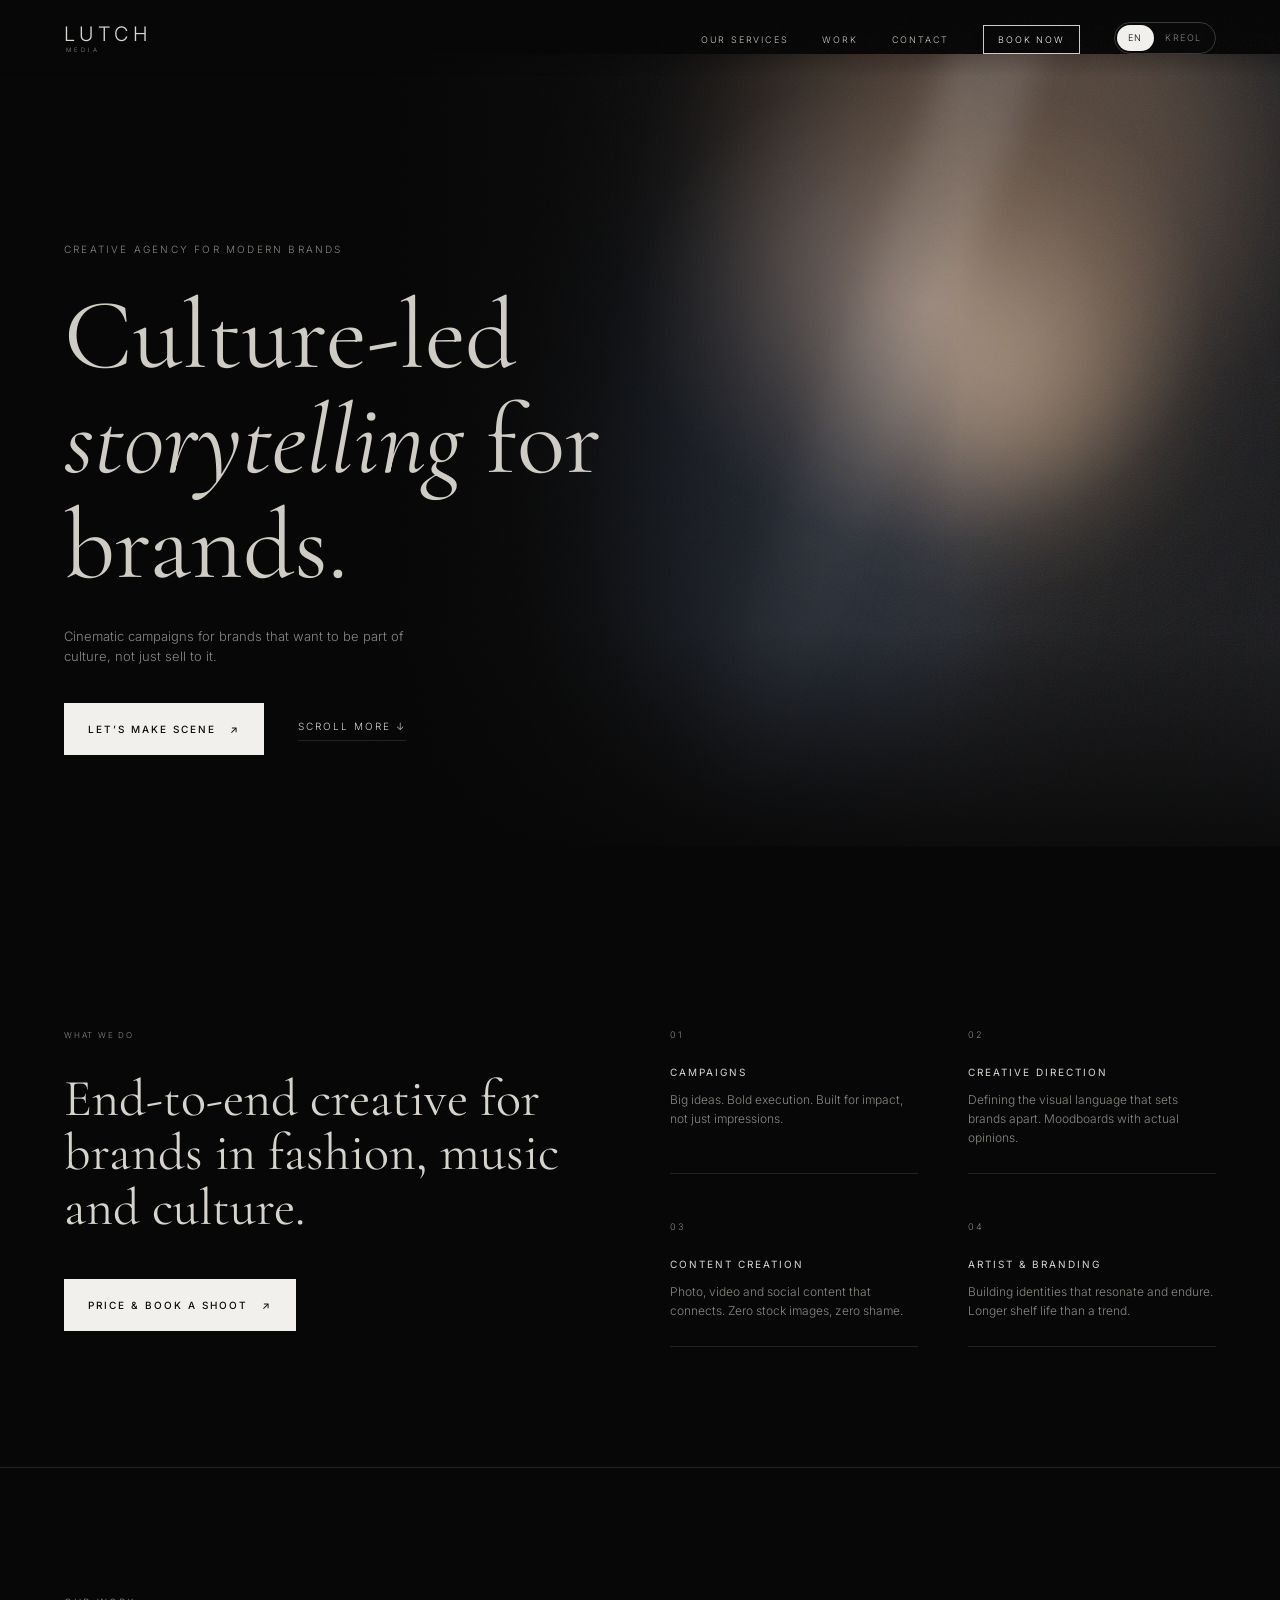
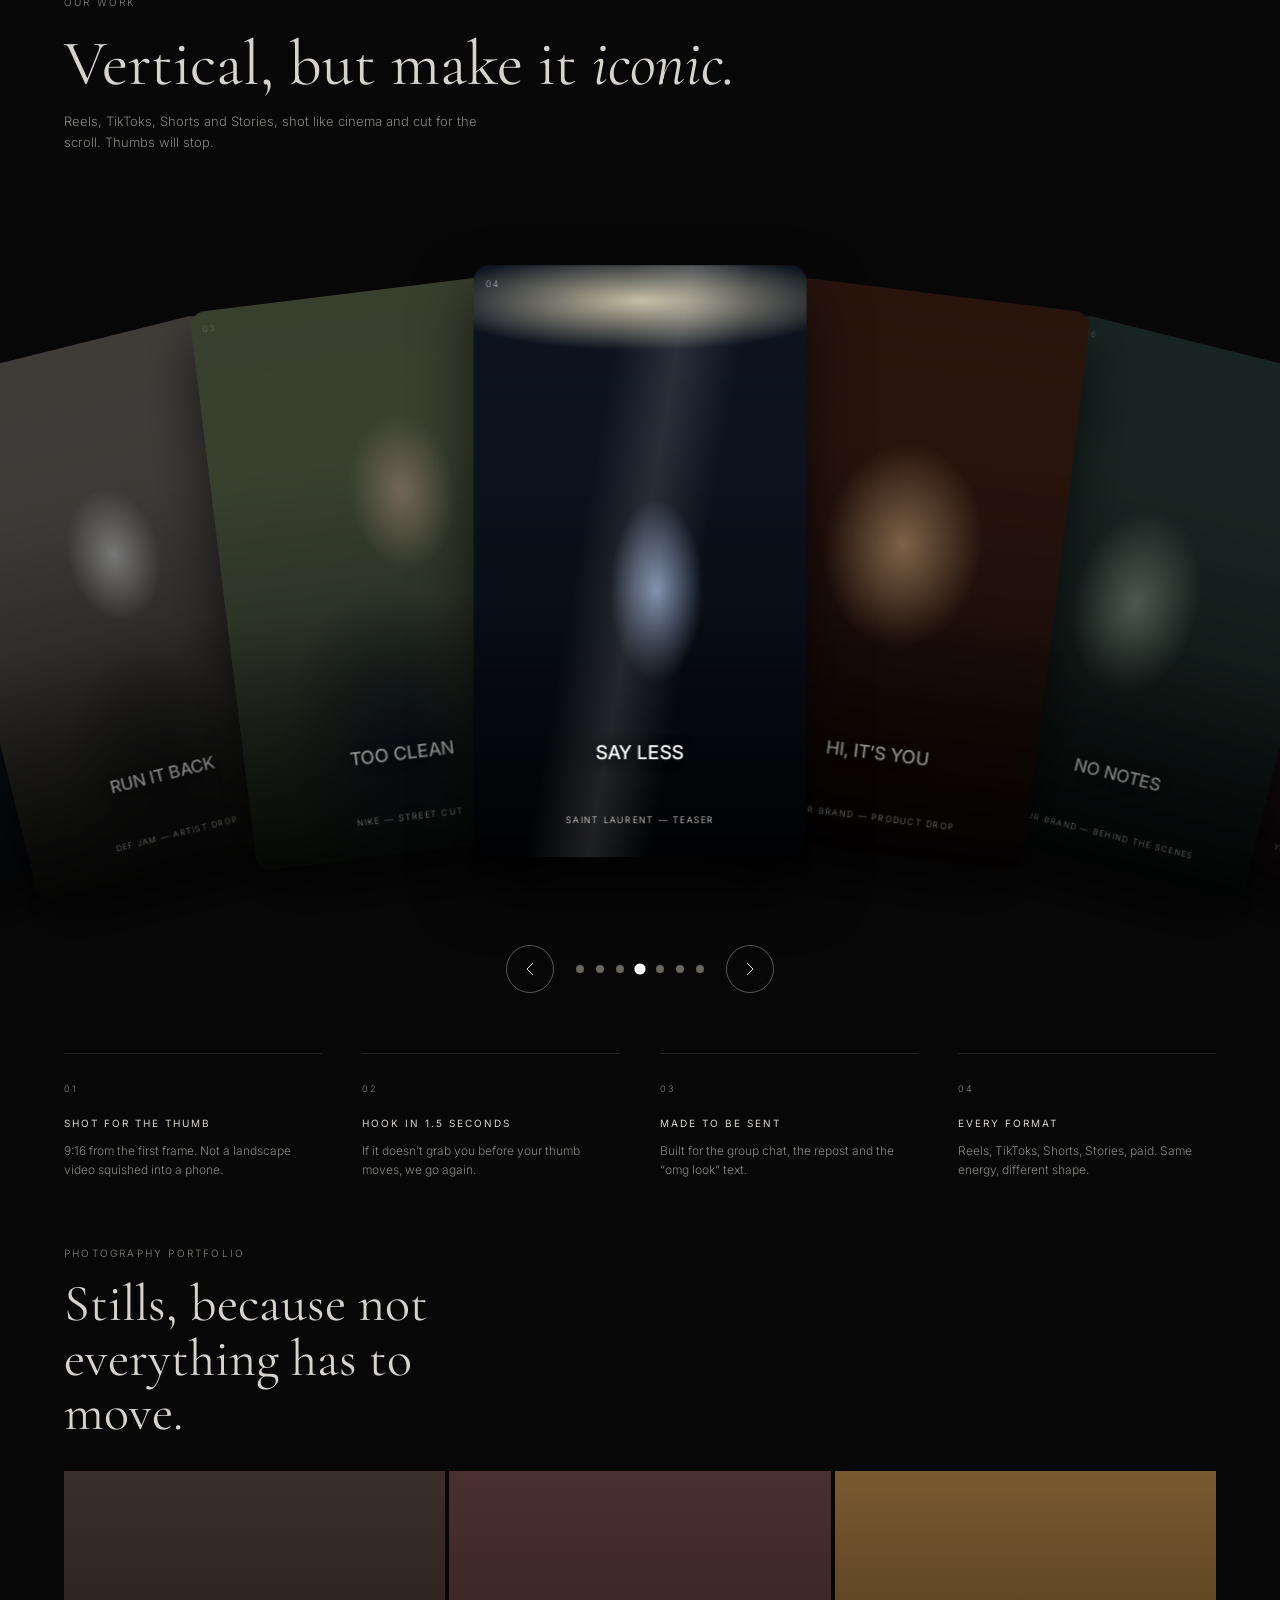
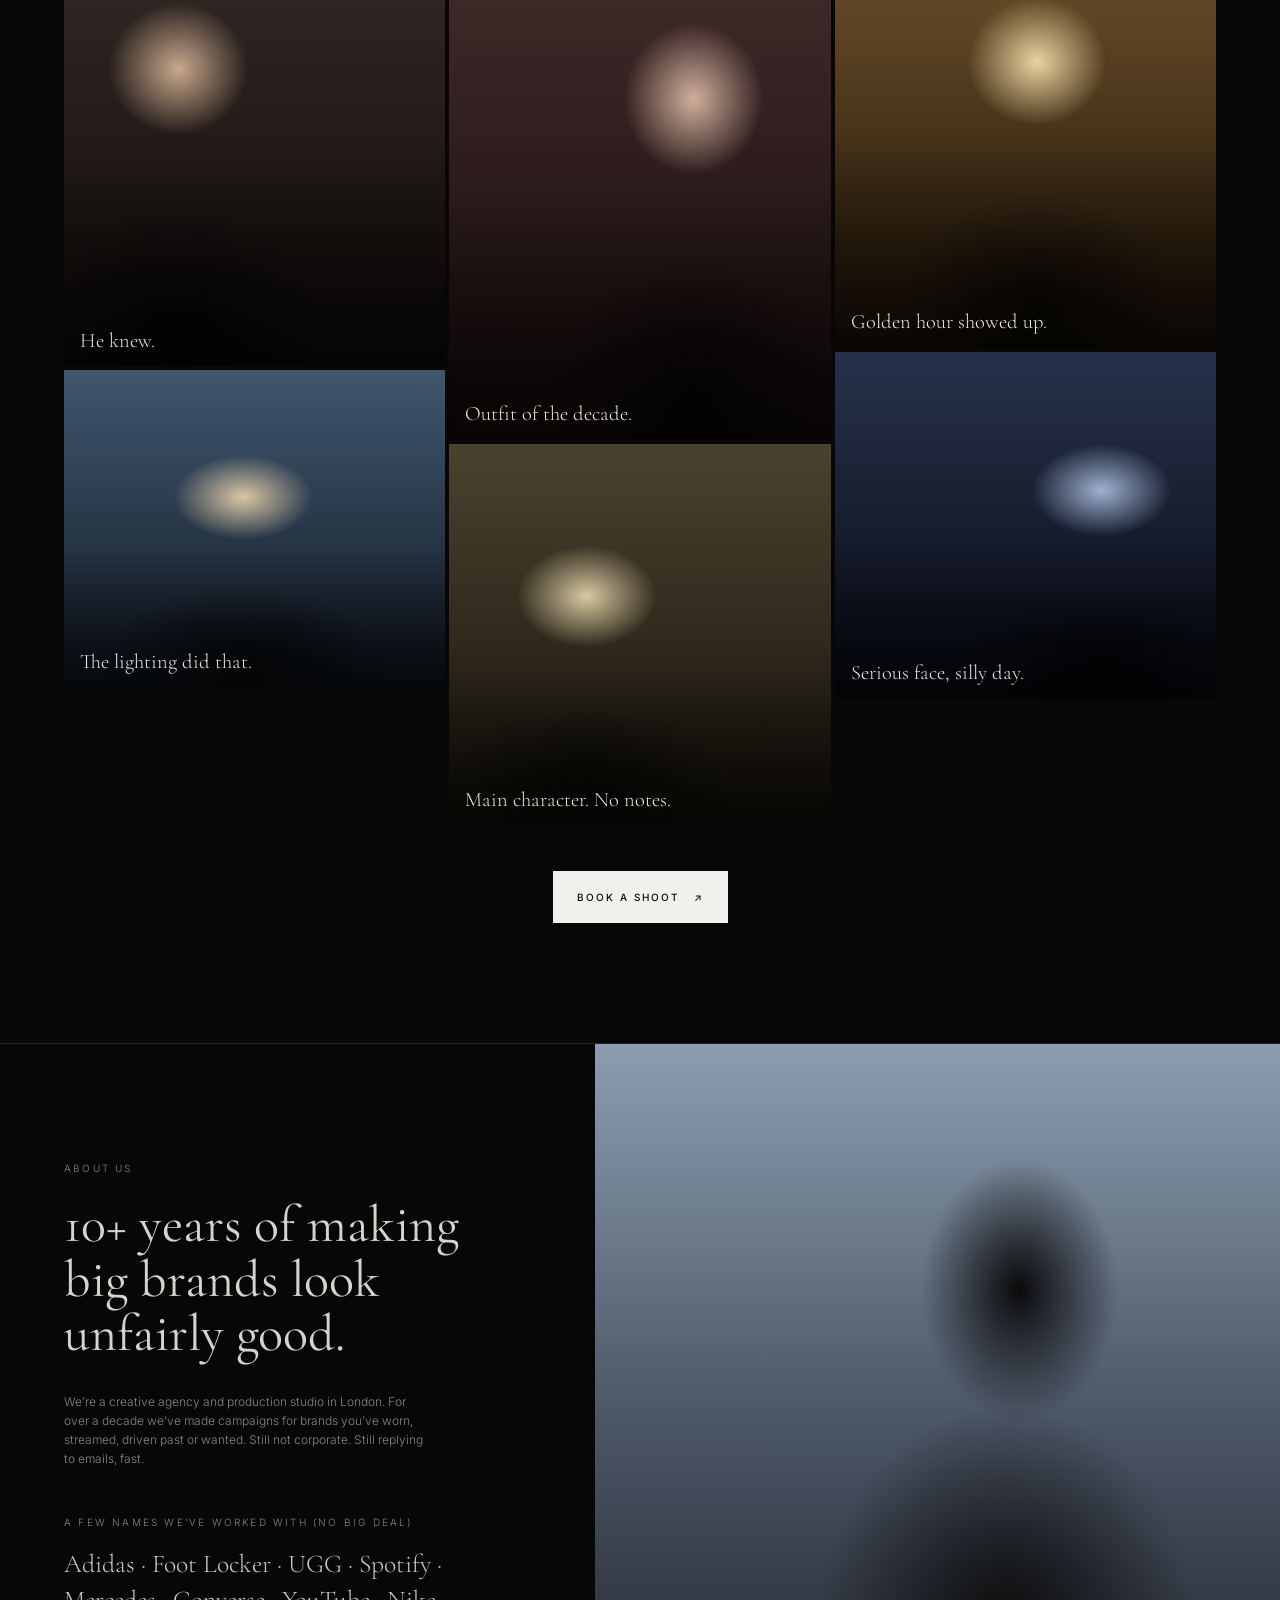
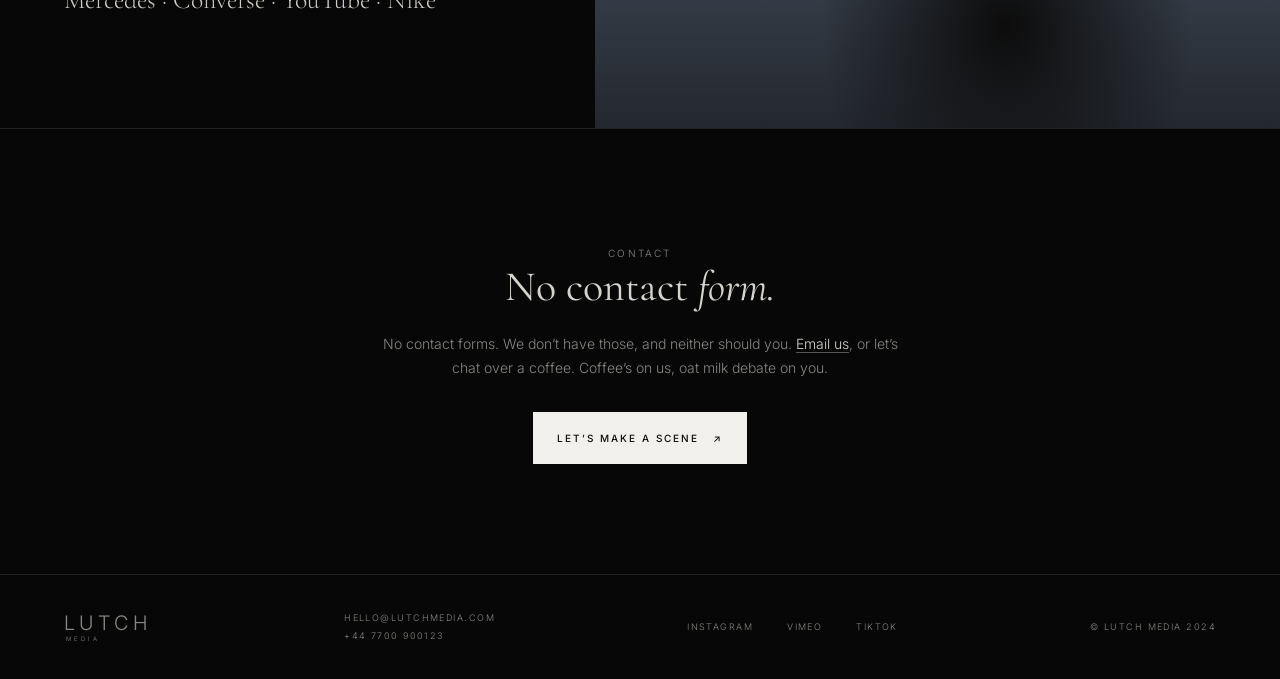
==== index.html @ ba7d0664 "Initial commit" ====
<!DOCTYPE html>
<html lang="en">
<head>
<meta charset="utf-8">
<meta name="viewport" content="width=device-width, initial-scale=1, viewport-fit=cover">
<title>Lutch Media — Culture-led storytelling for brands</title>
<link rel="preconnect" href="https://fonts.googleapis.com">
<link rel="preconnect" href="https://fonts.gstatic.com" crossorigin>
<link href="https://fonts.googleapis.com/css2?family=Cormorant+Garamond:ital,wght@0,400;0,500;1,400&family=Inter:wght@300;400;500&display=swap" rel="stylesheet">
<style>
:root{--bg:#070707;--ink:#d9d6d0;--dim:#8a8782;--line:#232323;--serif:'Cormorant Garamond','Times New Roman',serif;--sans:'Inter',Helvetica,Arial,sans-serif;color-scheme:dark;box-sizing:border-box;padding-top:env(safe-area-inset-top,0px);padding-bottom:env(safe-area-inset-bottom,0px)}
*,*::before,*::after{box-sizing:inherit}
html{scroll-behavior:smooth;scroll-padding-top:70px}
body{margin:0;background:var(--bg);color:var(--ink);font-family:var(--sans);font-weight:300;line-height:1.6;-webkit-font-smoothing:antialiased}
a{color:inherit;text-decoration:none}
:focus-visible{outline:1px solid var(--ink);outline-offset:4px}
.wrap{padding-inline:clamp(20px,5vw,64px)}
.tiny{font-size:10px;letter-spacing:.22em;text-transform:uppercase;color:var(--dim)}
.serif{font-family:var(--serif);font-weight:400;line-height:1.05;margin:0}
.ul{display:inline-block;font-size:10px;letter-spacing:.2em;text-transform:uppercase;padding-bottom:6px;border-bottom:1px solid var(--line);transition:border-color .3s}
.ul:hover{border-color:var(--ink)}
.btn{display:inline-flex;gap:14px;align-items:center;background:#f2f0ec;color:#0a0a0a;font-size:10px;letter-spacing:.2em;text-transform:uppercase;padding:18px 24px;font-weight:500;transition:background .3s}
.btn:hover{background:#fff}

nav{position:fixed;inset:0 0 auto 0;z-index:20;display:flex;justify-content:space-between;align-items:center;gap:16px;padding:calc(22px + env(safe-area-inset-top,0px)) clamp(20px,5vw,64px) 22px;background:linear-gradient(#070707cc,transparent)}
.logo{font-family:var(--sans);font-weight:300;font-size:20px;letter-spacing:.22em;line-height:1}
.logo small{display:block;font-size:6px;letter-spacing:.5em;margin-top:3px;padding-left:2px;color:var(--dim)}
.navr{display:flex;align-items:center;gap:34px}
nav ul{display:flex;gap:34px;list-style:none;margin:0;padding:0}
nav ul a{font-size:9px;letter-spacing:.2em;text-transform:uppercase;color:#c9c6c0}
nav ul a:hover{color:#fff}
.lang{display:inline-flex;border:1px solid #3a3a3a;border-radius:99px;padding:2px;background:#0b0b0b99;backdrop-filter:blur(6px)}
.lang button{all:unset;cursor:pointer;font-size:9px;letter-spacing:.18em;padding:6px 11px;border-radius:99px;color:var(--dim);transition:.25s}
.lang button[aria-pressed="true"]{background:#f2f0ec;color:#0a0a0a}
.lang button:focus-visible{outline:1px solid #fff}
@media(max-width:760px){.navr{gap:14px}nav ul{gap:12px}nav ul a{font-size:8px;letter-spacing:.12em}}
@media(max-width:620px){nav{flex-wrap:wrap;row-gap:12px}.navr{display:contents}.lang{order:2}nav ul{order:3;width:100%;justify-content:space-between;gap:8px}nav ul a{font-size:8px;letter-spacing:.12em}nav ul a.bk{padding:7px 10px}.hero{padding-top:130px}}

.hero{position:relative;min-height:100svh;display:flex;align-items:center;overflow:hidden;padding-top:90px}
.hero::before{content:"";position:absolute;inset:0;background:
 radial-gradient(ellipse 32% 38% at 72% 34%,#5a4a40 0,transparent 70%),
 radial-gradient(ellipse 50% 70% at 78% 70%,#1a1a1c 0,transparent 75%),
 linear-gradient(90deg,#070707 30%,#0e0e10 70%,#16171a)}
.hero::after{content:"";position:absolute;inset:0;background:linear-gradient(90deg,#070707 28%,transparent 75%),linear-gradient(transparent 70%,#070707)}
.film{position:absolute;inset:0;overflow:hidden;pointer-events:none}
.film i{position:absolute;border-radius:50%;filter:blur(70px);mix-blend-mode:screen;opacity:.5}
.film i:nth-of-type(1){width:42vw;height:42vw;right:2%;top:-12%;background:#8a6a50;animation:d1 18s ease-in-out infinite alternate}
.film i:nth-of-type(2){width:30vw;height:50vw;right:24%;top:18%;background:#2c3a52;animation:d2 24s ease-in-out infinite alternate}
.film i:nth-of-type(3){width:18vw;height:18vw;right:12%;top:32%;background:#c9a27c;animation:d3 13s ease-in-out infinite alternate}
.film u{position:absolute;top:-25%;right:30%;width:7vw;height:150%;background:linear-gradient(#ffffff2e,transparent 80%);transform:rotate(20deg);filter:blur(16px);animation:sweep 15s ease-in-out infinite alternate}
.film::after{content:"";position:absolute;inset:-50%;background:url("data:image/svg+xml;utf8,<svg xmlns='http://www.w3.org/2000/svg' width='200' height='200'><filter id='n'><feTurbulence type='fractalNoise' baseFrequency='.9' numOctaves='2'/></filter><rect width='100%25' height='100%25' filter='url(%23n)'/></svg>");opacity:.1;animation:grain .9s steps(6) infinite}
.film b{position:absolute;left:0;right:0;height:6svh;background:#000}
.film b:nth-of-type(1){top:0}.film b:nth-of-type(2){bottom:0}
.tc{position:absolute;right:clamp(20px,5vw,64px);bottom:calc(6svh + 18px);font:400 9px/1 ui-monospace,Menlo,monospace;letter-spacing:.2em;color:#b9b5ad;text-transform:uppercase}
.tc em{font-style:normal;color:#e25555;animation:blink 1.4s steps(2) infinite}
@keyframes d1{to{transform:translate(-8vw,10vh) scale(1.2)}}
@keyframes d2{to{transform:translate(6vw,-8vh) scale(.85)}}
@keyframes d3{to{transform:translate(-5vw,6vh) scale(1.4)}}
@keyframes sweep{to{transform:translateX(-22vw) rotate(26deg)}}
@keyframes grain{0%{transform:translate(0,0)}20%{transform:translate(-4%,3%)}40%{transform:translate(3%,-5%)}60%{transform:translate(-6%,-2%)}80%{transform:translate(5%,4%)}100%{transform:translate(0,0)}}
@keyframes blink{50%{opacity:0}}
.hero .in{position:relative;z-index:2;max-width:600px}
.hero h1{font-size:clamp(48px,8vw,100px);margin:22px 0 28px;color:#cfccc6}
.hero h1 em{font-style:italic}
.hero p.lead{max-width:360px;color:var(--dim);font-size:13px;margin:0 0 36px}
.row{display:flex;gap:34px;align-items:center;flex-wrap:wrap}
@media(max-width:800px){.hero::after{background:linear-gradient(90deg,#070707 10%,#070707aa)}}

.trusted{border-block:1px solid var(--line);padding:26px 0 30px}
.trusted .tiny{font-size:8px;display:block;margin-bottom:26px}
.logos{display:flex;justify-content:space-between;align-items:center;gap:28px;flex-wrap:wrap;color:#e8e5df}
.logos span{white-space:nowrap}
.l1{font-style:italic;font-weight:500;font-size:20px;letter-spacing:-.03em}
.l2{letter-spacing:.3em;font-size:12px}
.l3{font-weight:500;font-size:23px;letter-spacing:-.07em}
.l4{font-family:var(--serif);font-weight:500;letter-spacing:.1em;font-size:19px}
.l5{font-weight:500;font-size:12px;letter-spacing:-.02em}
.l6{font-family:var(--serif);font-size:11px;letter-spacing:.2em}
.l7{font-size:12px;letter-spacing:.06em;font-weight:500}
.l8{font-weight:500;font-size:16px;font-style:italic}
.l9{background:#e8e5df;color:#070707;font-weight:500;padding:3px 9px;font-size:15px}

.marq{overflow:hidden;border-bottom:1px solid var(--line);padding:16px 0;white-space:nowrap}
.marq div{display:inline-block;animation:m 40s linear infinite;font-size:9px;letter-spacing:.22em;text-transform:uppercase;color:var(--dim)}
.marq b{font-weight:300;color:#ddd;margin:0 22px}
@keyframes m{to{transform:translateX(-50%)}}

.sec{padding-block:clamp(70px,10vw,120px)}
.services{display:grid;grid-template-columns:1fr 1fr;gap:60px;align-items:start}
.services h2{font-size:clamp(34px,4.2vw,52px);margin:26px 0 44px;color:#d6d3cd}
.grid{display:grid;grid-template-columns:1fr 1fr;gap:38px 50px}
.grid div{border-bottom:1px solid var(--line);padding-bottom:26px}
.grid .n{font-size:9px;color:var(--dim);letter-spacing:.2em}
.grid h3{font-size:10px;letter-spacing:.2em;text-transform:uppercase;font-weight:400;margin:18px 0 10px}
.grid p{margin:0;font-size:12px;color:var(--dim)}
@media(max-width:800px){.services{grid-template-columns:1fr}.grid{gap:28px}}

.why{display:grid;grid-template-columns:1fr 1.2fr;gap:60px;border-top:1px solid var(--line)}
.why h2{font-size:clamp(34px,4.2vw,52px);color:#d6d3cd}
.why .body p{font-family:var(--serif);font-size:clamp(20px,2vw,26px);line-height:1.4;color:#bcb9b3;margin:0 0 18px;max-width:560px}
.why .sig{font-size:10px;letter-spacing:.2em;text-transform:uppercase;color:var(--dim);margin-top:30px}
@media(max-width:800px){.why{grid-template-columns:1fr;gap:30px}}
.about{display:grid;grid-template-columns:1fr 1.15fr;border-top:1px solid var(--line)}
.about .txt{padding:clamp(50px,9vw,110px) clamp(20px,5vw,64px)}
.about h2{font-size:clamp(34px,4.2vw,52px);color:#d6d3cd}
.about p{max-width:360px;font-size:12px;color:var(--dim);margin:30px 0 40px}
.about .img{min-height:420px;background:
 radial-gradient(ellipse 18% 24% at 62% 36%,#0a0a0a 0,transparent 80%),
 radial-gradient(ellipse 34% 40% at 60% 85%,#0c0c0c 0,transparent 80%),
 linear-gradient(#8c9db0,#4b5666 55%,#23272e)}
@media(max-width:800px){.about{grid-template-columns:1fr}}

.cta{text-align:center;border-top:1px solid var(--line);padding-block:clamp(70px,9vw,110px)}
.cta h2{font-size:clamp(34px,5vw,56px);color:#d6d3cd}
.cta p.sub{font-size:12px;color:var(--dim);margin:18px auto 36px;max-width:440px}
.wkh{font-size:clamp(34px,5vw,64px);color:#d6d3cd;margin:16px 0 14px;line-height:1.05}
.wkh em{font-style:italic}
.wkp{color:var(--dim);font-size:13px;max-width:420px;margin:0}
.vwrap{overflow:hidden}
.vstage{position:relative;height:min(84svh,800px);user-select:none;touch-action:pan-y;cursor:grab}
.vcard{position:absolute;left:50%;top:50%;width:min(26vw,40svh);min-width:150px;aspect-ratio:9/16;border-radius:16px;overflow:hidden;background:var(--g);transition:transform .7s cubic-bezier(.2,.7,.2,1),opacity .5s,filter .5s;will-change:transform;box-shadow:0 30px 60px #000a;border:0;padding:0;color:inherit;font:inherit;text-align:left;cursor:pointer}
.vcard::after{content:"";position:absolute;inset:0;background:linear-gradient(#00000030,transparent 30%,transparent 55%,#000000c0)}
.vcard.on::before{content:"";position:absolute;inset:-40%;z-index:1;background:linear-gradient(100deg,transparent 42%,#ffffff1f 50%,transparent 58%);animation:vshine 4.5s ease-in-out infinite}
@keyframes vshine{from{transform:translateX(-60%)}to{transform:translateX(60%)}}
.vcard:focus-visible{outline:1px solid #fff;outline-offset:-3px}
.vno{position:absolute;z-index:2;left:12px;top:12px;font-size:9px;letter-spacing:.14em;color:#ffffff99}
.vcap{position:absolute;z-index:2;left:0;right:0;bottom:15%;text-align:center;font-weight:500;font-size:clamp(14px,1.5vw,20px);text-transform:uppercase;color:#fff;text-shadow:0 2px 12px #000}
.vlb{position:absolute;z-index:2;left:0;right:0;bottom:5%;text-align:center;font-size:9px;letter-spacing:.14em;text-transform:uppercase;color:#e8e5df}
.vctrl{display:flex;justify-content:center;align-items:center;gap:22px;margin:6px 0 30px}
.varr{all:unset;cursor:pointer;width:46px;height:46px;border:1px solid #cfccc666;border-radius:50%;display:grid;place-items:center;transition:.25s}
.varr:hover{background:#ffffff18}.varr:focus-visible{outline:1px solid #fff;outline-offset:3px}
.vdots{display:flex;gap:12px}
.vdots button{all:unset;cursor:pointer;width:8px;height:8px;border-radius:50%;background:#6a6762;transition:.3s}
.vdots button[aria-current="true"]{background:#fff;transform:scale(1.4)}
.vdots button:focus-visible{outline:1px solid #fff;outline-offset:3px}
.phead h2{font-family:var(--serif);font-weight:400;font-size:clamp(30px,4.2vw,52px);line-height:1.05;color:#d6d3cd;margin:12px 0 30px;max-width:18ch}
.pgrid{columns:3;column-gap:4px}
@media(max-width:700px){.pgrid{columns:2}}
.pt{position:relative;display:block;break-inside:avoid;margin-bottom:4px;aspect-ratio:var(--ar);background:var(--g);overflow:hidden}
.pt::after{content:"";position:absolute;inset:0;background:linear-gradient(transparent 55%,#000000b0)}
.pt span{position:absolute;z-index:1;left:16px;right:16px;bottom:14px;font-family:var(--serif);font-size:clamp(17px,1.6vw,22px);line-height:1.15;color:#ece9e2}
.pts{display:grid;grid-template-columns:repeat(4,1fr);gap:40px}
.pts div{border-top:1px solid var(--line);padding-top:20px}
.pts .n{font-size:9px;color:var(--dim);letter-spacing:.2em}
.pts h3{font-size:10px;letter-spacing:.2em;text-transform:uppercase;font-weight:400;margin:16px 0 10px}
.pts p{margin:0;font-size:12px;color:var(--dim)}
@media(max-width:800px){.pts{grid-template-columns:1fr 1fr;gap:30px}}
.wkcta{text-align:center;margin-top:46px}
@media(prefers-reduced-motion:reduce){.vcard{transition:none}.vcard.on::before{animation:none}}
.cta h2.nocf{font-size:clamp(28px,3.6vw,42px);line-height:1.1}
.cta h2.nocf em{font-style:italic}
.cta p.sub{margin:22px auto 32px;font-size:14px;max-width:520px;line-height:1.7}
.cta p.sub a{color:var(--ink);border-bottom:1px solid #555}
.cta p.sub a:hover{border-color:#fff}
.cta .mail{display:inline-block;font-family:var(--serif);font-size:clamp(26px,4.6vw,56px);color:#f2f0ec;border-bottom:1px solid #555;padding-bottom:6px;transition:border-color .3s;word-break:break-word}
.cta .mail:hover{border-color:#fff}
.about .brands{margin-top:6px}
.about .brands p{font-family:var(--serif);font-size:clamp(20px,2vw,26px);line-height:1.4;color:#cfccc6;margin:12px 0 0;max-width:440px}
nav ul a.bk{border:1px solid #cfccc6;padding:8px 14px;color:#f2f0ec;transition:.25s}
nav ul a.bk:hover{background:#f2f0ec;color:#0a0a0a}
.cta .nope{max-width:500px;margin:34px auto 0;font-size:12px;color:var(--dim);border-top:1px solid var(--line);padding-top:26px}
.cta .nope a{color:var(--ink);border-bottom:1px solid #555}
.cta .nope a:hover{border-color:var(--ink)}

footer{border-top:1px solid var(--line);padding-block:34px;display:flex;justify-content:space-between;align-items:center;gap:26px;flex-wrap:wrap;font-size:9px;letter-spacing:.16em;text-transform:uppercase;color:var(--dim)}
footer .links{display:flex;gap:34px}
footer a:hover{color:#fff}
footer .mail{line-height:2}
@media(prefers-reduced-motion:reduce){.film *,.film::after{animation:none!important}.marq div{animation:none}html{scroll-behavior:auto}}
</style>
</head>
<body>

<nav>
  <a href="#" class="logo" aria-label="Lutch Media">LUTCH<small>MEDIA</small></a>
  <div class="navr">
    <ul>
      <li><a href="#services" data-i="n_serv">Our services</a></li><li><a href="#work" data-i="n_work">Work</a></li><li><a href="#contact" data-i="n_con">Contact</a></li><li><a class="bk" href="book.html" data-i="n_book">Book now</a></li>
    </ul>
    <div class="lang" role="group" aria-label="Language">
      <button type="button" data-l="en" aria-pressed="true">EN</button>
      <button type="button" data-l="mfe" aria-pressed="false" lang="mfe">KREOL</button>
    </div>
  </div>
</nav>

<header class="hero wrap">
  <div class="film" aria-hidden="true"><i></i><i></i><i></i><u></u><b></b><b></b></div>
  <div class="in">
    <span class="tiny" data-i="h_tag">Creative agency for modern brands</span>
    <h1 class="serif" data-i="h_h1">Culture-led <em>storytelling</em> for brands.</h1>
    <p class="lead" data-i="h_lead">Cinematic campaigns for brands that want to be part of culture, not just sell to it.</p>
    <div class="row">
      <a class="btn" href="#contact"><span data-i="b_start">Let’s make scene</span> <span>↗</span></a>
      <a class="ul" href="#services"><span data-i="b_serv">Scroll more</span> ↓</a>
    </div>
  </div>
</header>



<section class="sec wrap services" id="services">
  <div>
    <span class="tiny" style="font-size:8px" data-i="s_tag">What we do</span>
    <h2 class="serif" data-i="s_h2">End-to-end creative for brands in fashion, music and culture.</h2>
    <a class="btn" href="book.html"><span data-i="s_exp">Price &amp; book a shoot</span> <span>↗</span></a>
  </div>
  <div class="grid">
    <div><span class="n">01</span><h3 data-i="s1t">Campaigns</h3><p data-i="s1p">Big ideas. Bold execution. Built for impact, not just impressions.</p></div>
    <div><span class="n">02</span><h3 data-i="s2t">Creative direction</h3><p data-i="s2p">Defining the visual language that sets brands apart. Moodboards with actual opinions.</p></div>
    <div><span class="n">03</span><h3 data-i="s3t">Content creation</h3><p data-i="s3p">Photo, video and social content that connects. Zero stock images, zero shame.</p></div>
    <div><span class="n">04</span><h3 data-i="s4t">Artist &amp; branding</h3><p data-i="s4p">Building identities that resonate and endure. Longer shelf life than a trend.</p></div>
  </div>
</section>

<section class="sec wrap" id="work" style="border-top:1px solid var(--line);padding-bottom:30px">
  <span class="tiny" data-i="wk_tag">Our work</span>
  <h2 class="serif wkh" data-i="wk_h2">Vertical, but make it <em>iconic.</em></h2>
  <p class="wkp" data-i="wk_p">Reels, TikToks, Shorts and Stories, shot like cinema and cut for the scroll. Thumbs will stop.</p>
</section>
<div class="vwrap">
  <div class="vstage" id="vstage" aria-roledescription="carousel"></div>
  <div class="vctrl">
    <button class="varr" id="vprev" aria-label="Previous"><svg width="8" height="14" viewBox="0 0 8 14" fill="none" stroke="#e8e5df"><path d="M7 1L1 7l6 6"/></svg></button>
    <div class="vdots" id="vdots"></div>
    <button class="varr" id="vnext" aria-label="Next"><svg width="8" height="14" viewBox="0 0 8 14" fill="none" stroke="#e8e5df"><path d="M1 1l6 6-6 6"/></svg></button>
  </div>
</div>
<section class="sec wrap" style="padding-block:30px 10px">
  <div class="pts">
    <div><span class="n">01</span><h3 data-i="g1t">Shot for the thumb</h3><p data-i="g1p">9:16 from the first frame. Not a landscape video squished into a phone.</p></div>
    <div><span class="n">02</span><h3 data-i="g2t">Hook in 1.5 seconds</h3><p data-i="g2p">If it doesn’t grab you before your thumb moves, we go again.</p></div>
    <div><span class="n">03</span><h3 data-i="g3t">Made to be sent</h3><p data-i="g3p">Built for the group chat, the repost and the “omg look” text.</p></div>
    <div><span class="n">04</span><h3 data-i="g4t">Every format</h3><p data-i="g4p">Reels, TikToks, Shorts, Stories, paid. Same energy, different shape.</p></div>
  </div>
</section>
<section class="sec wrap" id="photography" style="padding-top:50px">
  <div class="phead"><span class="tiny" data-i="pt">Photography portfolio</span><h2 data-i="ph2">Stills, because not everything has to move.</h2></div>
  <div class="pgrid" id="pgrid"></div>
  <div class="wkcta"><a class="btn" href="book.html"><span data-i="wk_book">Book a shoot</span> <span>↗</span></a></div>
</section>

<section class="about" id="about">
  <div class="txt">
    <span class="tiny" data-i="a_tag">About us</span>
    <h2 class="serif" data-i="a_h2" style="margin-top:18px">10+ years of making big brands look unfairly good.</h2>
    <p data-i="a_p">We’re a creative agency and production studio in London. For over a decade we’ve made campaigns for brands you’ve worn, streamed, driven past or wanted. Still not corporate. Still replying to emails, fast.</p>
    <div class="brands" data-i="a_brands"></div>
  </div>
  <div class="img" role="img" aria-label="Placeholder for brand imagery"></div>
</section>

<section class="cta wrap" id="contact">
  <span class="tiny" data-i="c_tag">Contact</span>
  <h2 class="serif nocf" data-i="c_h2">No contact <em>form.</em></h2>
  <p class="sub" data-i="c_cof">No contact forms. We don’t have those, and neither should you. <a href="mailto:hello@lutchmedia.com">Email us</a>, or let’s chat over a coffee. Coffee’s on us, oat milk debate on you.</p>
  <a class="btn" href="mailto:hello@lutchmedia.com?subject=Let%27s%20make%20a%20scene"><span data-i="b_scene">Let’s Make A Scene</span> <span>↗</span></a>
</section>

<footer class="wrap">
  <a href="#" class="logo" aria-label="Lutch Media">LUTCH<small>MEDIA</small></a>
  <div class="mail"><a href="mailto:hello@lutchmedia.com">hello@lutchmedia.com</a><br>+44 7700 900123</div>
  <div class="links"><a href="#">Instagram</a><a href="#">Vimeo</a><a href="#">TikTok</a></div>
  <span>© Lutch Media 2024</span>
</footer>

<script>
const T={
en:{
n_about:"About",n_serv:"Our services",n_work:"Work",wk_tag:"Our work",wk_h2:"Vertical, but make it <em>iconic.</em>",wk_p:"Reels, TikToks, Shorts and Stories, shot like cinema and cut for the scroll. Thumbs will stop.",pt:"Photography portfolio",ph2:"Stills, because not everything has to move.",wk_book:"Book a shoot",g1t:"Shot for the thumb",g1p:"9:16 from the first frame. Not a landscape video squished into a phone.",g2t:"Hook in 1.5 seconds",g2p:"If it doesn’t grab you before your thumb moves, we go again.",g3t:"Made to be sent",g3p:"Built for the group chat, the repost and the “omg look” text.",g4t:"Every format",g4p:"Reels, TikToks, Shorts, Stories, paid. Same energy, different shape.",n_cli:"Clients",n_con:"Contact",n_book:"Book now",
h_tag:"Creative agency for modern brands",
h_h1:"Culture-led <em>storytelling</em> for brands.",
h_lead:"Cinematic campaigns for brands that want to be part of culture, not just sell to it.",
b_start:"Let’s make scene",b_serv:"Scroll more",
w_h2:"Why does Lutch exist?",
w_body:"<p>Lutch exists because we got tired of agencies that sound like a LinkedIn post.</p><p>We wanted a studio that feels like the group chat: quick, honest, a bit chaotic, ideas flying everywhere.</p><p>No stiff suits. No ten-slide decks to say what one sentence could. Just people who live in culture, making work that moves it.</p><p>Here, a silly idea gets a fair shot. Sometimes it’s the best one in the room.</p><p>Fashion, music, film, strategy: one crew, one table, no gatekeeping.</p><p>We’re not trying to be the biggest agency. We’re trying to be the one you’d actually text.</p>",
w_sig:"The Lutch crew",
t_trust:"Trusted by forward-thinking brands (they have great taste, clearly)",
s_tag:"What we do",s_h2:"End-to-end creative for brands in fashion, music and culture.",s_exp:"Price & book a shoot",
s1t:"Campaigns",s1p:"Big ideas. Bold execution. Built for impact, not just impressions.",
s2t:"Creative direction",s2p:"Defining the visual language that sets brands apart. Moodboards with actual opinions.",
s3t:"Content creation",s3p:"Photo, video and social content that connects. Zero stock images, zero shame.",
s4t:"Artist &amp; branding",s4p:"Building identities that resonate and endure. Longer shelf life than a trend.",
a_tag:"About us",a_h2:"10+ years of making big brands look unfairly good.",
a_p:"We’re a creative agency and production studio in London. For over a decade we’ve made campaigns for brands you’ve worn, streamed, driven past or wanted. Still not corporate. Still replying to emails, fast.",
a_brands:"<span class='tiny'>A few names we’ve worked with (no big deal)</span><p>Adidas · Foot Locker · UGG · Spotify · Mercedes · Converse · YouTube · Nike</p>",
c_tag:"Contact",c_h2:"No contact <em>form.</em>",c_sub:"We don’t have one. Neither should you.",c_cof:"No contact forms. We don’t have those, and neither should you. <a href='mailto:hello@lutchmedia.com'>Email us</a>, or let’s chat over a coffee. Coffee’s on us, oat milk debate on you.",b_scene:"Let’s Make A Scene",
c_nope:"No contact forms. We don’t have those, and neither should you. <a href=\"mailto:hello@lutchmedia.com\">Email us</a>, or let’s chat over a coffee. Coffee’s on us, oat milk debate included.",
marq:["Creative direction","Campaigns","Content","Films","Good vibes only (but make it strategic)"]},
mfe:{
n_about:"Lor nou",n_serv:"Nou servis",n_work:"Travay",wk_tag:"Nou travay",wk_h2:"Vertikal, me fer li <em>iconik.</em>",wk_p:"Reels, TikTok, Shorts ek Stories, filme kouma sinema, ek kouple pou skrol. Bann pous pou arete.",pt:"Portfolio fotografi",ph2:"Foto, parski pa tou kitsoz bizin bouze.",wk_book:"Rezerv enn shoot",g1t:"Filme pou ou pous",g1p:"9:16 depi premie frame. Pa enn video orizontal ki finn ganny kraze dan enn telefonn.",g2t:"Kapte ou an 1,5 segonn",g2p:"Si li pa kapte ou avan ou pous bouze, nou rekomans.",g3t:"Fer pou ganny voye",g3p:"Fer pou group chat, repost ek mesaz “get sa mo frer”.",g4t:"Tou format",g4p:"Reels, TikTok, Shorts, Stories, piblisite. Menm lenerzi, form diferan.",n_cli:"Klian",n_con:"Kontak",n_book:"Rezerv asterer",
h_tag:"Ajans kreatif pou bann brand modern",
h_h1:"<em>Storytelling</em> ki sorti dan lakiltir, pou bann brand.",
h_lead:"Kanpayn sinematik pou bann brand ki anvi fer parti lakiltir, pa zis vann ladan.",
b_start:"Annou fer sen",b_serv:"Skrol ankor",
w_h2:"Akoz Lutch egziste?",
w_body:"<p>Lutch egziste parski nou ti fatige ar bann ajans ki koze kouma enn post LinkedIn.</p><p>Nou ti anvi enn studio ki res kouma group chat: vit, onet, enn pe dezord, lide pe vole partou.</p><p>Pena kostim rid. Pena dis slide pou dir seki enn fraz kapav dir. Zis dimounn ki viv dan lakiltir, ki fer travay ki fer li avanse.</p><p>Isi, enn lide bet ena enn sans. Parfwa se li ki pli bon dan lasal.</p><p>Lamod, lamizik, sinema, strateji: enn ekip, enn latab, pena baryer.</p><p>Nou pa pe esey vinn pli gran ajans. Nou pe esey vinn sa enn ki ou vremem pou voye mesaz.</p>",
w_sig:"Ekip Lutch",
t_trust:"Bann brand ki get devan ek ena konfians dan nou (zot ena bon gou, evidaman)",
s_tag:"Ki nou fer",s_h2:"Kreatif konple pou brand dan lamod, lamizik ek lakiltir.",s_exp:"Kalkile ek rezerv enn shoot",
s1t:"Kanpayn",s1p:"Gran lide. Egzekisyon odasye. Fer pou ena impak, pa zis enpresyon.",
s2t:"Direksion kreatif",s2p:"Definir lalang vizyel ki fer enn brand diferan. Moodboard ek vre lopinion.",
s3t:"Kreasyon kontenu",s3p:"Foto, video ek kontenu sosyal ki konekte. Zero stock image, zero lahonte.",
s4t:"Artis &amp; branding",s4p:"Konstri idantite ki res dan lespri dimounn. Dire pli lontan ki enn trend.",
a_tag:"Lor nou",a_h2:"10+ an pe fer bann gran brand sanble bon. Menm tro bon.",
a_p:"Nou enn ajans kreatif ek studio prodiksion Lonn. Pandan plis ki dis an, nou finn fer kanpayn pou bann brand ou finn deza mete, ekoute, kondwir ouswa anvi. Nou pa korporat. Nou ankor reponn email vit.",
a_brands:"<span class='tiny'>Bann nom nou finn travay avek (pa gran zafer)</span><p>Adidas · Foot Locker · UGG · Spotify · Mercedes · Converse · YouTube · Nike</p>",
c_tag:"Kontak",c_h2:"Okenn form <em>kontak.</em>",c_sub:"Nou pena enn. Ou pa bizin ena enn non plis.",c_cof:"Okenn form kontak. Nou pena sa, ek ou pa bizin ena sa non plis. <a href='mailto:hello@lutchmedia.com'>Ekrir nou enn email</a>, ouswa annou koz lor enn kafe. Kafe pou nou, debat lalet avwan pou ou.",b_scene:"Annou Fer Sen",
c_nope:"Okenn form kontak. Nou pena sa, ek ou osi ou pa bizin ena sa. <a href=\"mailto:hello@lutchmedia.com\">Ekrir nou enn email</a>, ouswa annou koze lor enn kafe. Kafe pou nou, debat lalet avwan inkli.",
marq:["Direksion kreatif","Kanpayn","Kontenu","Film","Bon vibe selman (me avek strateji)"]}
};
const VC=[
['Amiri','Campaign reel','Wow!','Ala!','radial-gradient(ellipse 30% 22% at 38% 42%,#d8c0a0,transparent 70%),radial-gradient(ellipse 40% 40% at 40% 85%,#3a2c20,transparent 75%),linear-gradient(#2b4a6a,#14202e)'],
['Def Jam','Artist drop','Run it back','Remet li ankor','radial-gradient(ellipse 22% 18% at 52% 40%,#eee,transparent 70%),radial-gradient(ellipse 45% 40% at 50% 88%,#222,transparent 75%),linear-gradient(#9a948a,#2a2926)'],
['Nike','Street cut','Too clean','Tro prop','radial-gradient(ellipse 24% 20% at 60% 36%,#cdb9a0,transparent 70%),radial-gradient(ellipse 50% 40% at 50% 82%,#1b2634,transparent 75%),linear-gradient(#7d8a64,#2d3a2a)'],
['Saint Laurent','Teaser','Say less','Pa bizin dir plis','radial-gradient(ellipse 90% 12% at 50% 6%,#e8dfc0,transparent 70%),radial-gradient(ellipse 20% 22% at 55% 55%,#7a8aa8,transparent 70%),linear-gradient(#0f1826,#05080e)'],
['Your brand','Product drop','Hi, it’s you','Se ou sa!','radial-gradient(ellipse 36% 26% at 50% 45%,#e0b080,transparent 70%),linear-gradient(#5a2c1c,#1a0d09)'],
['Your brand','Behind the scenes','No notes','Okenn remark','radial-gradient(ellipse 30% 25% at 42% 50%,#9ab0a0,transparent 70%),linear-gradient(#3b5a52,#121f1c)'],
['Your brand','Launch film','Main character','Personaz prinsipal','radial-gradient(ellipse 28% 20% at 55% 38%,#f2d9c0,transparent 70%),linear-gradient(#a0657a,#2a1520)']];
const PH=[[.77,['#3a2f2a','#0f0b0a','#c9a98c'],'He knew.','Li ti kone.'],[1.2,['#3f566e','#121a24','#d9c6a4'],'The lighting did that.','Lalimier ki finn fer sa.'],[.67,['#4a3030','#150b0b','#cfb09c'],'Outfit of the decade.','Tenu dekad la.'],[1,['#4a4230','#17130b','#d8c8a0'],'Main character. No notes.','Personaz prinsipal. Okenn remark.'],[.8,['#7a5a30','#1f1508','#e8d4a0'],'Golden hour showed up.','Gol aour finn vinn.'],[1.1,['#26314a','#080b14','#9fb0d0'],'Serious face, silly day.','Fas serye, zour bet.']];
const vst=document.getElementById('vstage'),vdots=document.getElementById('vdots'),pg=document.getElementById('pgrid');let va=3;
const vels=VC.map((c,i)=>{const e=document.createElement('button');e.className='vcard';e.style.setProperty('--g',c[4]);e.setAttribute('aria-label',c[0]+' — '+c[1]);e.innerHTML='<span class=vno>0'+(i+1)+'</span><span class=vcap></span><span class=vlb>'+c[0]+' — '+c[1]+'</span>';e.onclick=()=>vgo(i);vst.appendChild(e);const d=document.createElement('button');d.setAttribute('aria-label','Go to '+(i+1));d.onclick=()=>vgo(i);vdots.appendChild(d);return e});
function vlayout(){vels.forEach((e,i)=>{const o=i-va,ao=Math.abs(o),w=e.offsetWidth;e.style.transform='translate(-50%,-50%) translate('+(o*w*.78)+'px,'+(ao*ao*w*.035)+'px) rotate('+(o*7)+'deg) scale('+(1-Math.min(ao,3)*.05)+')';e.style.zIndex=10-ao;e.style.opacity=ao>3?0:1;e.style.pointerEvents=ao>3?'none':'auto';e.style.filter=ao?'brightness('+(.62-Math.min(ao,3)*.06)+')':'none';e.classList.toggle('on',!ao)});[...vdots.children].forEach((d,i)=>d.setAttribute('aria-current',i===va))}
function vgo(i){va=(i+VC.length)%VC.length;vlayout()}
document.getElementById('vprev').onclick=()=>vgo(va-1);
document.getElementById('vnext').onclick=()=>vgo(va+1);
document.addEventListener('keydown',e=>{const r=vst.getBoundingClientRect();if(r.bottom<0||r.top>innerHeight)return;if(e.key==='ArrowLeft')vgo(va-1);if(e.key==='ArrowRight')vgo(va+1)});
let vx=null;vst.addEventListener('pointerdown',e=>{vx=e.clientX});vst.addEventListener('pointerup',e=>{if(vx!==null&&Math.abs(e.clientX-vx)>50)vgo(va+(e.clientX<vx?1:-1));vx=null});
addEventListener('resize',vlayout);
function renderWork(l){const k=l==='en'?0:1;vels.forEach((e,i)=>e.querySelector('.vcap').textContent=VC[i][2+k]);
pg.innerHTML=PH.map((p,i)=>{const c=p[1],x=30+(i*17)%45,t=p[2+k];return `<div class="pt" role="img" aria-label="${t}" style="--ar:${p[0]};--g:radial-gradient(ellipse 26% 19% at ${x}% 40%,${c[2]},transparent 70%),radial-gradient(ellipse 50% 32% at ${x}% 92%,#000a,transparent 75%),linear-gradient(${c[0]},${c[1]})"><span>${t}</span></div>`}).join('');vlayout()}
const nodes=document.querySelectorAll('[data-i]'),btns=document.querySelectorAll('.lang button');
function setLang(l){
  const d=T[l];
  nodes.forEach(n=>{n.innerHTML=d[n.dataset.i]});renderWork(l);
  document.documentElement.lang=l;
  document.title=l==='en'?'Lutch Media — Culture-led storytelling for brands':'Lutch Media — Storytelling ki sorti dan lakiltir';
  btns.forEach(b=>b.setAttribute('aria-pressed',b.dataset.l===l));
  try{localStorage.setItem('lutch-lang',l)}catch(e){}
}
btns.forEach(b=>b.addEventListener('click',()=>setLang(b.dataset.l)));
let start='en';try{start=localStorage.getItem('lutch-lang')||'en'}catch(e){}
setLang(T[start]?start:'en');
</script>
</body>
</html>
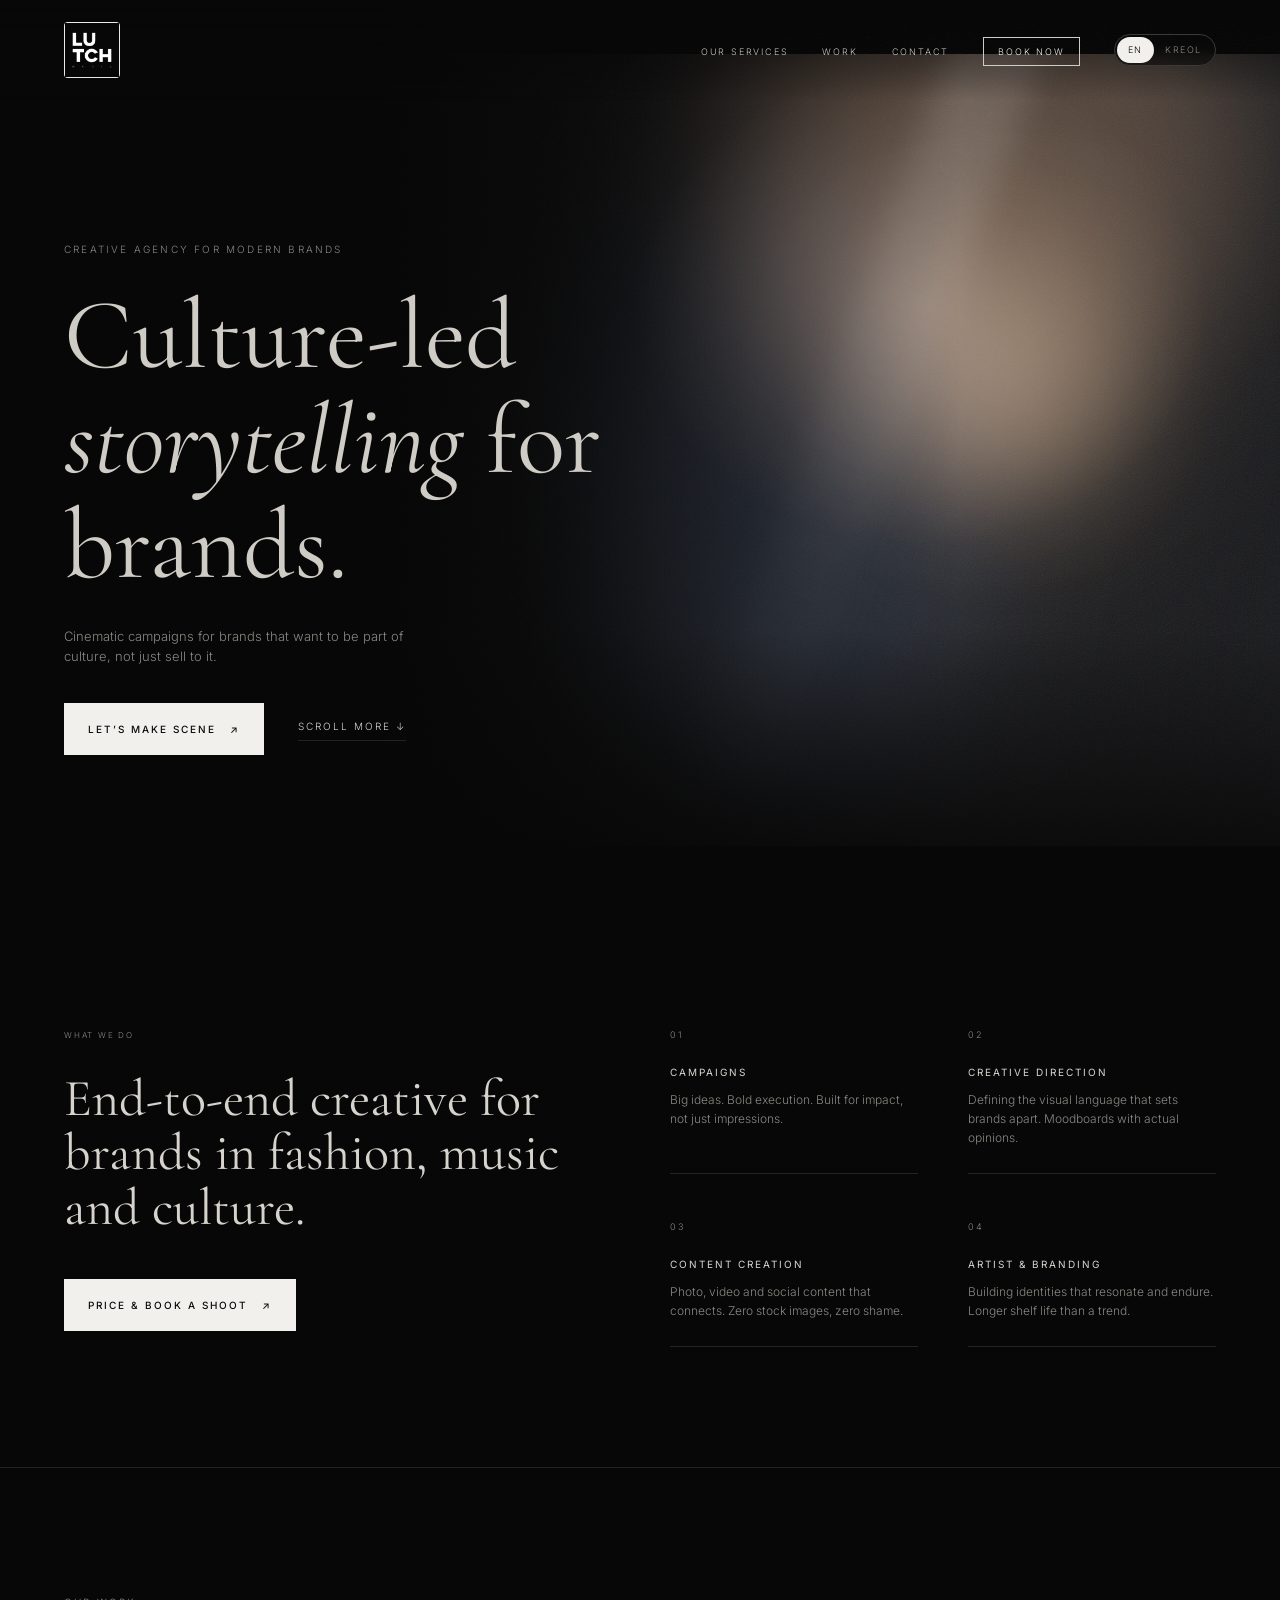
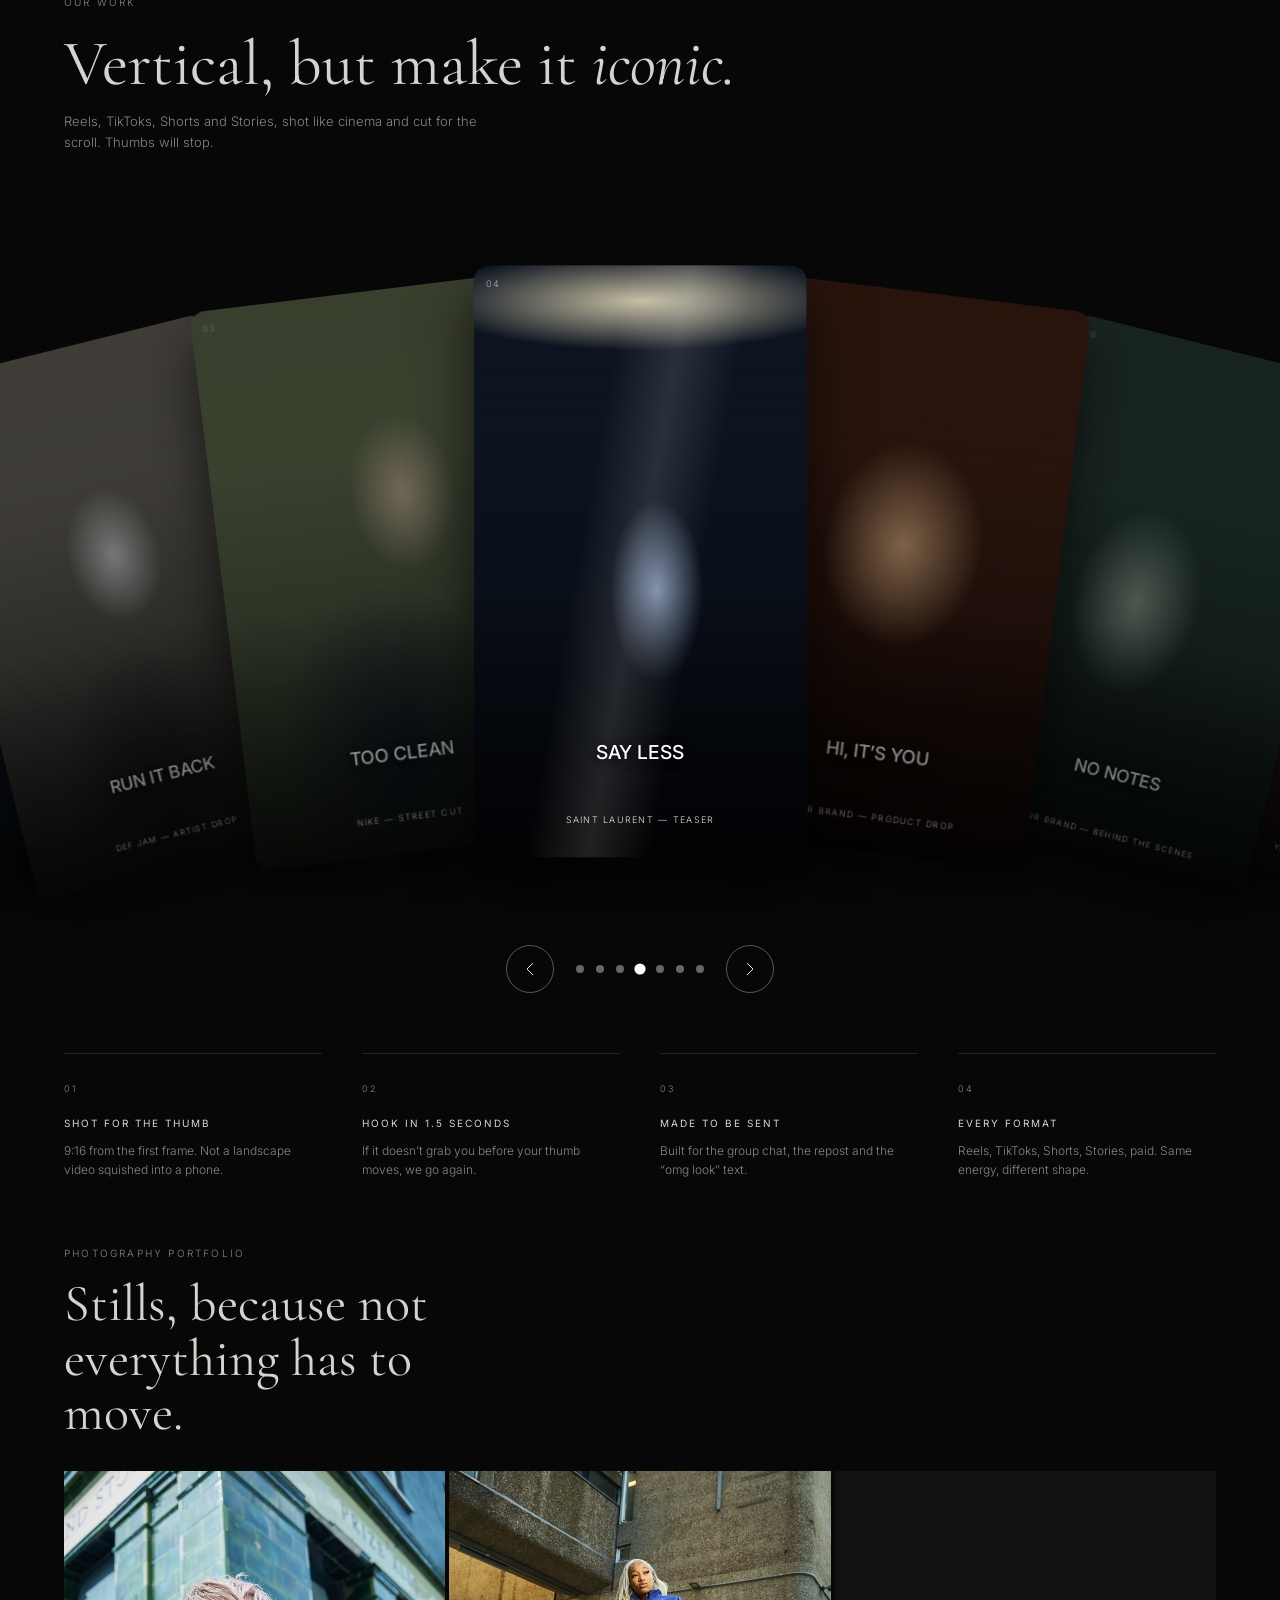
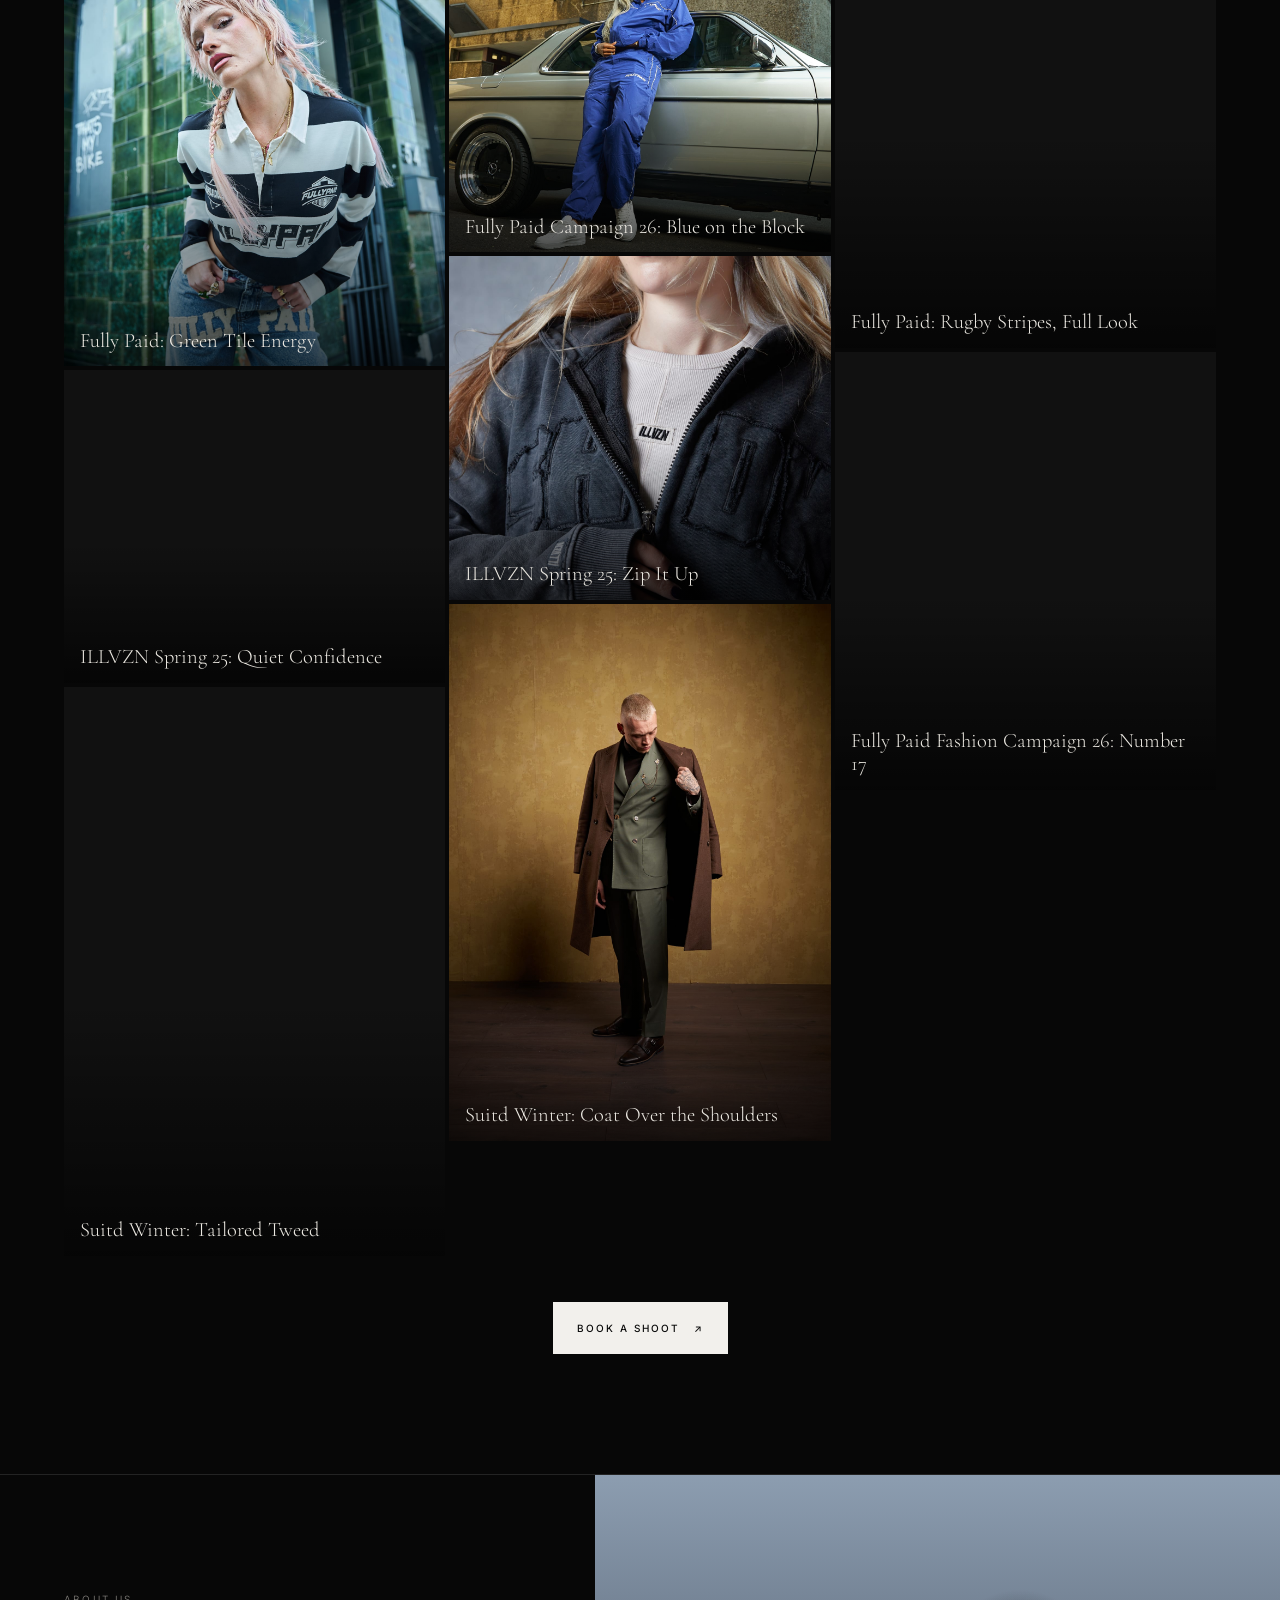
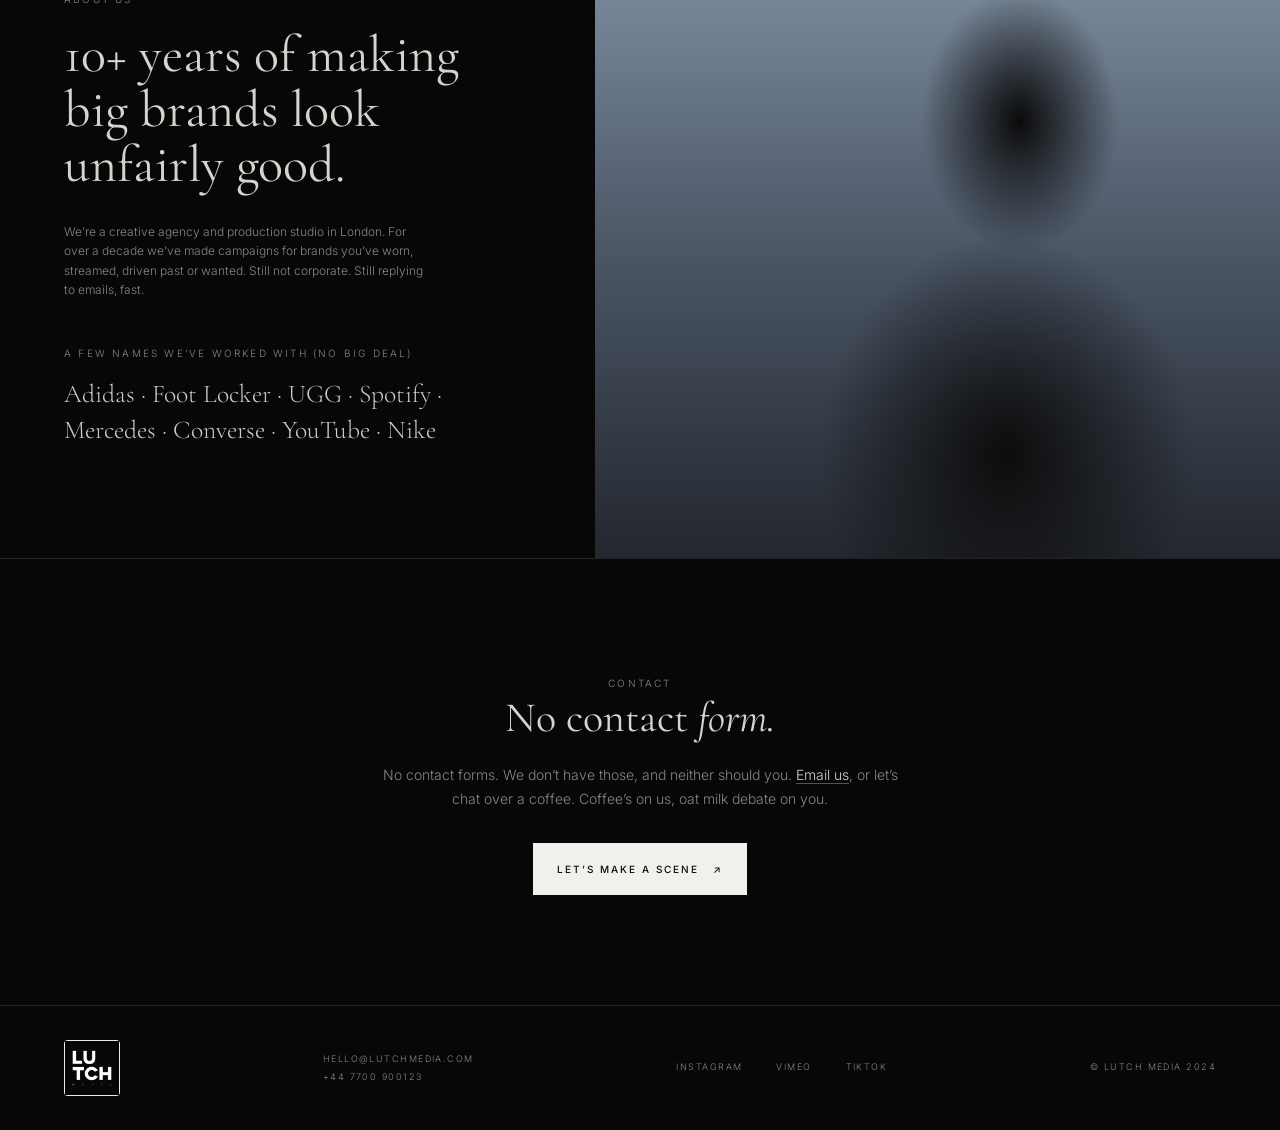
==== commit 5dc94e27: "Added photos to photography section and code cleanup - Moved inline CSS/JS from the four pages into " ====
--- a/index.html
+++ b/index.html
@@ -7,172 +7,14 @@
 <link rel="preconnect" href="https://fonts.googleapis.com">
 <link rel="preconnect" href="https://fonts.gstatic.com" crossorigin>
 <link href="https://fonts.googleapis.com/css2?family=Cormorant+Garamond:ital,wght@0,400;0,500;1,400&family=Inter:wght@300;400;500&display=swap" rel="stylesheet">
-<style>
-:root{--bg:#070707;--ink:#d9d6d0;--dim:#8a8782;--line:#232323;--serif:'Cormorant Garamond','Times New Roman',serif;--sans:'Inter',Helvetica,Arial,sans-serif;color-scheme:dark;box-sizing:border-box;padding-top:env(safe-area-inset-top,0px);padding-bottom:env(safe-area-inset-bottom,0px)}
-*,*::before,*::after{box-sizing:inherit}
-html{scroll-behavior:smooth;scroll-padding-top:70px}
-body{margin:0;background:var(--bg);color:var(--ink);font-family:var(--sans);font-weight:300;line-height:1.6;-webkit-font-smoothing:antialiased}
-a{color:inherit;text-decoration:none}
-:focus-visible{outline:1px solid var(--ink);outline-offset:4px}
-.wrap{padding-inline:clamp(20px,5vw,64px)}
-.tiny{font-size:10px;letter-spacing:.22em;text-transform:uppercase;color:var(--dim)}
-.serif{font-family:var(--serif);font-weight:400;line-height:1.05;margin:0}
-.ul{display:inline-block;font-size:10px;letter-spacing:.2em;text-transform:uppercase;padding-bottom:6px;border-bottom:1px solid var(--line);transition:border-color .3s}
-.ul:hover{border-color:var(--ink)}
-.btn{display:inline-flex;gap:14px;align-items:center;background:#f2f0ec;color:#0a0a0a;font-size:10px;letter-spacing:.2em;text-transform:uppercase;padding:18px 24px;font-weight:500;transition:background .3s}
-.btn:hover{background:#fff}
-
-nav{position:fixed;inset:0 0 auto 0;z-index:20;display:flex;justify-content:space-between;align-items:center;gap:16px;padding:calc(22px + env(safe-area-inset-top,0px)) clamp(20px,5vw,64px) 22px;background:linear-gradient(#070707cc,transparent)}
-.logo{font-family:var(--sans);font-weight:300;font-size:20px;letter-spacing:.22em;line-height:1}
-.logo small{display:block;font-size:6px;letter-spacing:.5em;margin-top:3px;padding-left:2px;color:var(--dim)}
-.navr{display:flex;align-items:center;gap:34px}
-nav ul{display:flex;gap:34px;list-style:none;margin:0;padding:0}
-nav ul a{font-size:9px;letter-spacing:.2em;text-transform:uppercase;color:#c9c6c0}
-nav ul a:hover{color:#fff}
-.lang{display:inline-flex;border:1px solid #3a3a3a;border-radius:99px;padding:2px;background:#0b0b0b99;backdrop-filter:blur(6px)}
-.lang button{all:unset;cursor:pointer;font-size:9px;letter-spacing:.18em;padding:6px 11px;border-radius:99px;color:var(--dim);transition:.25s}
-.lang button[aria-pressed="true"]{background:#f2f0ec;color:#0a0a0a}
-.lang button:focus-visible{outline:1px solid #fff}
-@media(max-width:760px){.navr{gap:14px}nav ul{gap:12px}nav ul a{font-size:8px;letter-spacing:.12em}}
-@media(max-width:620px){nav{flex-wrap:wrap;row-gap:12px}.navr{display:contents}.lang{order:2}nav ul{order:3;width:100%;justify-content:space-between;gap:8px}nav ul a{font-size:8px;letter-spacing:.12em}nav ul a.bk{padding:7px 10px}.hero{padding-top:130px}}
-
-.hero{position:relative;min-height:100svh;display:flex;align-items:center;overflow:hidden;padding-top:90px}
-.hero::before{content:"";position:absolute;inset:0;background:
- radial-gradient(ellipse 32% 38% at 72% 34%,#5a4a40 0,transparent 70%),
- radial-gradient(ellipse 50% 70% at 78% 70%,#1a1a1c 0,transparent 75%),
- linear-gradient(90deg,#070707 30%,#0e0e10 70%,#16171a)}
-.hero::after{content:"";position:absolute;inset:0;background:linear-gradient(90deg,#070707 28%,transparent 75%),linear-gradient(transparent 70%,#070707)}
-.film{position:absolute;inset:0;overflow:hidden;pointer-events:none}
-.film i{position:absolute;border-radius:50%;filter:blur(70px);mix-blend-mode:screen;opacity:.5}
-.film i:nth-of-type(1){width:42vw;height:42vw;right:2%;top:-12%;background:#8a6a50;animation:d1 18s ease-in-out infinite alternate}
-.film i:nth-of-type(2){width:30vw;height:50vw;right:24%;top:18%;background:#2c3a52;animation:d2 24s ease-in-out infinite alternate}
-.film i:nth-of-type(3){width:18vw;height:18vw;right:12%;top:32%;background:#c9a27c;animation:d3 13s ease-in-out infinite alternate}
-.film u{position:absolute;top:-25%;right:30%;width:7vw;height:150%;background:linear-gradient(#ffffff2e,transparent 80%);transform:rotate(20deg);filter:blur(16px);animation:sweep 15s ease-in-out infinite alternate}
-.film::after{content:"";position:absolute;inset:-50%;background:url("data:image/svg+xml;utf8,<svg xmlns='http://www.w3.org/2000/svg' width='200' height='200'><filter id='n'><feTurbulence type='fractalNoise' baseFrequency='.9' numOctaves='2'/></filter><rect width='100%25' height='100%25' filter='url(%23n)'/></svg>");opacity:.1;animation:grain .9s steps(6) infinite}
-.film b{position:absolute;left:0;right:0;height:6svh;background:#000}
-.film b:nth-of-type(1){top:0}.film b:nth-of-type(2){bottom:0}
-.tc{position:absolute;right:clamp(20px,5vw,64px);bottom:calc(6svh + 18px);font:400 9px/1 ui-monospace,Menlo,monospace;letter-spacing:.2em;color:#b9b5ad;text-transform:uppercase}
-.tc em{font-style:normal;color:#e25555;animation:blink 1.4s steps(2) infinite}
-@keyframes d1{to{transform:translate(-8vw,10vh) scale(1.2)}}
-@keyframes d2{to{transform:translate(6vw,-8vh) scale(.85)}}
-@keyframes d3{to{transform:translate(-5vw,6vh) scale(1.4)}}
-@keyframes sweep{to{transform:translateX(-22vw) rotate(26deg)}}
-@keyframes grain{0%{transform:translate(0,0)}20%{transform:translate(-4%,3%)}40%{transform:translate(3%,-5%)}60%{transform:translate(-6%,-2%)}80%{transform:translate(5%,4%)}100%{transform:translate(0,0)}}
-@keyframes blink{50%{opacity:0}}
-.hero .in{position:relative;z-index:2;max-width:600px}
-.hero h1{font-size:clamp(48px,8vw,100px);margin:22px 0 28px;color:#cfccc6}
-.hero h1 em{font-style:italic}
-.hero p.lead{max-width:360px;color:var(--dim);font-size:13px;margin:0 0 36px}
-.row{display:flex;gap:34px;align-items:center;flex-wrap:wrap}
-@media(max-width:800px){.hero::after{background:linear-gradient(90deg,#070707 10%,#070707aa)}}
-
-.trusted{border-block:1px solid var(--line);padding:26px 0 30px}
-.trusted .tiny{font-size:8px;display:block;margin-bottom:26px}
-.logos{display:flex;justify-content:space-between;align-items:center;gap:28px;flex-wrap:wrap;color:#e8e5df}
-.logos span{white-space:nowrap}
-.l1{font-style:italic;font-weight:500;font-size:20px;letter-spacing:-.03em}
-.l2{letter-spacing:.3em;font-size:12px}
-.l3{font-weight:500;font-size:23px;letter-spacing:-.07em}
-.l4{font-family:var(--serif);font-weight:500;letter-spacing:.1em;font-size:19px}
-.l5{font-weight:500;font-size:12px;letter-spacing:-.02em}
-.l6{font-family:var(--serif);font-size:11px;letter-spacing:.2em}
-.l7{font-size:12px;letter-spacing:.06em;font-weight:500}
-.l8{font-weight:500;font-size:16px;font-style:italic}
-.l9{background:#e8e5df;color:#070707;font-weight:500;padding:3px 9px;font-size:15px}
-
-.marq{overflow:hidden;border-bottom:1px solid var(--line);padding:16px 0;white-space:nowrap}
-.marq div{display:inline-block;animation:m 40s linear infinite;font-size:9px;letter-spacing:.22em;text-transform:uppercase;color:var(--dim)}
-.marq b{font-weight:300;color:#ddd;margin:0 22px}
-@keyframes m{to{transform:translateX(-50%)}}
-
-.sec{padding-block:clamp(70px,10vw,120px)}
-.services{display:grid;grid-template-columns:1fr 1fr;gap:60px;align-items:start}
-.services h2{font-size:clamp(34px,4.2vw,52px);margin:26px 0 44px;color:#d6d3cd}
-.grid{display:grid;grid-template-columns:1fr 1fr;gap:38px 50px}
-.grid div{border-bottom:1px solid var(--line);padding-bottom:26px}
-.grid .n{font-size:9px;color:var(--dim);letter-spacing:.2em}
-.grid h3{font-size:10px;letter-spacing:.2em;text-transform:uppercase;font-weight:400;margin:18px 0 10px}
-.grid p{margin:0;font-size:12px;color:var(--dim)}
-@media(max-width:800px){.services{grid-template-columns:1fr}.grid{gap:28px}}
-
-.why{display:grid;grid-template-columns:1fr 1.2fr;gap:60px;border-top:1px solid var(--line)}
-.why h2{font-size:clamp(34px,4.2vw,52px);color:#d6d3cd}
-.why .body p{font-family:var(--serif);font-size:clamp(20px,2vw,26px);line-height:1.4;color:#bcb9b3;margin:0 0 18px;max-width:560px}
-.why .sig{font-size:10px;letter-spacing:.2em;text-transform:uppercase;color:var(--dim);margin-top:30px}
-@media(max-width:800px){.why{grid-template-columns:1fr;gap:30px}}
-.about{display:grid;grid-template-columns:1fr 1.15fr;border-top:1px solid var(--line)}
-.about .txt{padding:clamp(50px,9vw,110px) clamp(20px,5vw,64px)}
-.about h2{font-size:clamp(34px,4.2vw,52px);color:#d6d3cd}
-.about p{max-width:360px;font-size:12px;color:var(--dim);margin:30px 0 40px}
-.about .img{min-height:420px;background:
- radial-gradient(ellipse 18% 24% at 62% 36%,#0a0a0a 0,transparent 80%),
- radial-gradient(ellipse 34% 40% at 60% 85%,#0c0c0c 0,transparent 80%),
- linear-gradient(#8c9db0,#4b5666 55%,#23272e)}
-@media(max-width:800px){.about{grid-template-columns:1fr}}
-
-.cta{text-align:center;border-top:1px solid var(--line);padding-block:clamp(70px,9vw,110px)}
-.cta h2{font-size:clamp(34px,5vw,56px);color:#d6d3cd}
-.cta p.sub{font-size:12px;color:var(--dim);margin:18px auto 36px;max-width:440px}
-.wkh{font-size:clamp(34px,5vw,64px);color:#d6d3cd;margin:16px 0 14px;line-height:1.05}
-.wkh em{font-style:italic}
-.wkp{color:var(--dim);font-size:13px;max-width:420px;margin:0}
-.vwrap{overflow:hidden}
-.vstage{position:relative;height:min(84svh,800px);user-select:none;touch-action:pan-y;cursor:grab}
-.vcard{position:absolute;left:50%;top:50%;width:min(26vw,40svh);min-width:150px;aspect-ratio:9/16;border-radius:16px;overflow:hidden;background:var(--g);transition:transform .7s cubic-bezier(.2,.7,.2,1),opacity .5s,filter .5s;will-change:transform;box-shadow:0 30px 60px #000a;border:0;padding:0;color:inherit;font:inherit;text-align:left;cursor:pointer}
-.vcard::after{content:"";position:absolute;inset:0;background:linear-gradient(#00000030,transparent 30%,transparent 55%,#000000c0)}
-.vcard.on::before{content:"";position:absolute;inset:-40%;z-index:1;background:linear-gradient(100deg,transparent 42%,#ffffff1f 50%,transparent 58%);animation:vshine 4.5s ease-in-out infinite}
-@keyframes vshine{from{transform:translateX(-60%)}to{transform:translateX(60%)}}
-.vcard:focus-visible{outline:1px solid #fff;outline-offset:-3px}
-.vno{position:absolute;z-index:2;left:12px;top:12px;font-size:9px;letter-spacing:.14em;color:#ffffff99}
-.vcap{position:absolute;z-index:2;left:0;right:0;bottom:15%;text-align:center;font-weight:500;font-size:clamp(14px,1.5vw,20px);text-transform:uppercase;color:#fff;text-shadow:0 2px 12px #000}
-.vlb{position:absolute;z-index:2;left:0;right:0;bottom:5%;text-align:center;font-size:9px;letter-spacing:.14em;text-transform:uppercase;color:#e8e5df}
-.vctrl{display:flex;justify-content:center;align-items:center;gap:22px;margin:6px 0 30px}
-.varr{all:unset;cursor:pointer;width:46px;height:46px;border:1px solid #cfccc666;border-radius:50%;display:grid;place-items:center;transition:.25s}
-.varr:hover{background:#ffffff18}.varr:focus-visible{outline:1px solid #fff;outline-offset:3px}
-.vdots{display:flex;gap:12px}
-.vdots button{all:unset;cursor:pointer;width:8px;height:8px;border-radius:50%;background:#6a6762;transition:.3s}
-.vdots button[aria-current="true"]{background:#fff;transform:scale(1.4)}
-.vdots button:focus-visible{outline:1px solid #fff;outline-offset:3px}
-.phead h2{font-family:var(--serif);font-weight:400;font-size:clamp(30px,4.2vw,52px);line-height:1.05;color:#d6d3cd;margin:12px 0 30px;max-width:18ch}
-.pgrid{columns:3;column-gap:4px}
-@media(max-width:700px){.pgrid{columns:2}}
-.pt{position:relative;display:block;break-inside:avoid;margin-bottom:4px;aspect-ratio:var(--ar);background:var(--g);overflow:hidden}
-.pt::after{content:"";position:absolute;inset:0;background:linear-gradient(transparent 55%,#000000b0)}
-.pt span{position:absolute;z-index:1;left:16px;right:16px;bottom:14px;font-family:var(--serif);font-size:clamp(17px,1.6vw,22px);line-height:1.15;color:#ece9e2}
-.pts{display:grid;grid-template-columns:repeat(4,1fr);gap:40px}
-.pts div{border-top:1px solid var(--line);padding-top:20px}
-.pts .n{font-size:9px;color:var(--dim);letter-spacing:.2em}
-.pts h3{font-size:10px;letter-spacing:.2em;text-transform:uppercase;font-weight:400;margin:16px 0 10px}
-.pts p{margin:0;font-size:12px;color:var(--dim)}
-@media(max-width:800px){.pts{grid-template-columns:1fr 1fr;gap:30px}}
-.wkcta{text-align:center;margin-top:46px}
-@media(prefers-reduced-motion:reduce){.vcard{transition:none}.vcard.on::before{animation:none}}
-.cta h2.nocf{font-size:clamp(28px,3.6vw,42px);line-height:1.1}
-.cta h2.nocf em{font-style:italic}
-.cta p.sub{margin:22px auto 32px;font-size:14px;max-width:520px;line-height:1.7}
-.cta p.sub a{color:var(--ink);border-bottom:1px solid #555}
-.cta p.sub a:hover{border-color:#fff}
-.cta .mail{display:inline-block;font-family:var(--serif);font-size:clamp(26px,4.6vw,56px);color:#f2f0ec;border-bottom:1px solid #555;padding-bottom:6px;transition:border-color .3s;word-break:break-word}
-.cta .mail:hover{border-color:#fff}
-.about .brands{margin-top:6px}
-.about .brands p{font-family:var(--serif);font-size:clamp(20px,2vw,26px);line-height:1.4;color:#cfccc6;margin:12px 0 0;max-width:440px}
-nav ul a.bk{border:1px solid #cfccc6;padding:8px 14px;color:#f2f0ec;transition:.25s}
-nav ul a.bk:hover{background:#f2f0ec;color:#0a0a0a}
-.cta .nope{max-width:500px;margin:34px auto 0;font-size:12px;color:var(--dim);border-top:1px solid var(--line);padding-top:26px}
-.cta .nope a{color:var(--ink);border-bottom:1px solid #555}
-.cta .nope a:hover{border-color:var(--ink)}
-
-footer{border-top:1px solid var(--line);padding-block:34px;display:flex;justify-content:space-between;align-items:center;gap:26px;flex-wrap:wrap;font-size:9px;letter-spacing:.16em;text-transform:uppercase;color:var(--dim)}
-footer .links{display:flex;gap:34px}
-footer a:hover{color:#fff}
-footer .mail{line-height:2}
-@media(prefers-reduced-motion:reduce){.film *,.film::after{animation:none!important}.marq div{animation:none}html{scroll-behavior:auto}}
-</style>
+<link rel="icon" type="image/png" href="assets/lutch_box_B.png">
+<link rel="stylesheet" href="styles/base.css">
+<link rel="stylesheet" href="styles/index.css">
 </head>
 <body>
 
 <nav>
-  <a href="#" class="logo" aria-label="Lutch Media">LUTCH<small>MEDIA</small></a>
+  <a href="index.html" class="logo" aria-label="Lutch Media"><img src="assets/lutch_box_B.png" alt="Lutch Media" width="760" height="760"></a>
   <div class="navr">
     <ul>
       <li><a href="#services" data-i="n_serv">Our services</a></li><li><a href="#work" data-i="n_work">Work</a></li><li><a href="#contact" data-i="n_con">Contact</a></li><li><a class="bk" href="book.html" data-i="n_book">Book now</a></li>
@@ -258,89 +100,13 @@
 </section>
 
 <footer class="wrap">
-  <a href="#" class="logo" aria-label="Lutch Media">LUTCH<small>MEDIA</small></a>
+  <a href="#" class="logo" aria-label="Lutch Media"><img src="assets/lutch_box_B.png" alt="Lutch Media" width="760" height="760"></a>
   <div class="mail"><a href="mailto:hello@lutchmedia.com">hello@lutchmedia.com</a><br>+44 7700 900123</div>
   <div class="links"><a href="#">Instagram</a><a href="#">Vimeo</a><a href="#">TikTok</a></div>
   <span>© Lutch Media 2024</span>
 </footer>
 
-<script>
-const T={
-en:{
-n_about:"About",n_serv:"Our services",n_work:"Work",wk_tag:"Our work",wk_h2:"Vertical, but make it <em>iconic.</em>",wk_p:"Reels, TikToks, Shorts and Stories, shot like cinema and cut for the scroll. Thumbs will stop.",pt:"Photography portfolio",ph2:"Stills, because not everything has to move.",wk_book:"Book a shoot",g1t:"Shot for the thumb",g1p:"9:16 from the first frame. Not a landscape video squished into a phone.",g2t:"Hook in 1.5 seconds",g2p:"If it doesn’t grab you before your thumb moves, we go again.",g3t:"Made to be sent",g3p:"Built for the group chat, the repost and the “omg look” text.",g4t:"Every format",g4p:"Reels, TikToks, Shorts, Stories, paid. Same energy, different shape.",n_cli:"Clients",n_con:"Contact",n_book:"Book now",
-h_tag:"Creative agency for modern brands",
-h_h1:"Culture-led <em>storytelling</em> for brands.",
-h_lead:"Cinematic campaigns for brands that want to be part of culture, not just sell to it.",
-b_start:"Let’s make scene",b_serv:"Scroll more",
-w_h2:"Why does Lutch exist?",
-w_body:"<p>Lutch exists because we got tired of agencies that sound like a LinkedIn post.</p><p>We wanted a studio that feels like the group chat: quick, honest, a bit chaotic, ideas flying everywhere.</p><p>No stiff suits. No ten-slide decks to say what one sentence could. Just people who live in culture, making work that moves it.</p><p>Here, a silly idea gets a fair shot. Sometimes it’s the best one in the room.</p><p>Fashion, music, film, strategy: one crew, one table, no gatekeeping.</p><p>We’re not trying to be the biggest agency. We’re trying to be the one you’d actually text.</p>",
-w_sig:"The Lutch crew",
-t_trust:"Trusted by forward-thinking brands (they have great taste, clearly)",
-s_tag:"What we do",s_h2:"End-to-end creative for brands in fashion, music and culture.",s_exp:"Price & book a shoot",
-s1t:"Campaigns",s1p:"Big ideas. Bold execution. Built for impact, not just impressions.",
-s2t:"Creative direction",s2p:"Defining the visual language that sets brands apart. Moodboards with actual opinions.",
-s3t:"Content creation",s3p:"Photo, video and social content that connects. Zero stock images, zero shame.",
-s4t:"Artist &amp; branding",s4p:"Building identities that resonate and endure. Longer shelf life than a trend.",
-a_tag:"About us",a_h2:"10+ years of making big brands look unfairly good.",
-a_p:"We’re a creative agency and production studio in London. For over a decade we’ve made campaigns for brands you’ve worn, streamed, driven past or wanted. Still not corporate. Still replying to emails, fast.",
-a_brands:"<span class='tiny'>A few names we’ve worked with (no big deal)</span><p>Adidas · Foot Locker · UGG · Spotify · Mercedes · Converse · YouTube · Nike</p>",
-c_tag:"Contact",c_h2:"No contact <em>form.</em>",c_sub:"We don’t have one. Neither should you.",c_cof:"No contact forms. We don’t have those, and neither should you. <a href='mailto:hello@lutchmedia.com'>Email us</a>, or let’s chat over a coffee. Coffee’s on us, oat milk debate on you.",b_scene:"Let’s Make A Scene",
-c_nope:"No contact forms. We don’t have those, and neither should you. <a href=\"mailto:hello@lutchmedia.com\">Email us</a>, or let’s chat over a coffee. Coffee’s on us, oat milk debate included.",
-marq:["Creative direction","Campaigns","Content","Films","Good vibes only (but make it strategic)"]},
-mfe:{
-n_about:"Lor nou",n_serv:"Nou servis",n_work:"Travay",wk_tag:"Nou travay",wk_h2:"Vertikal, me fer li <em>iconik.</em>",wk_p:"Reels, TikTok, Shorts ek Stories, filme kouma sinema, ek kouple pou skrol. Bann pous pou arete.",pt:"Portfolio fotografi",ph2:"Foto, parski pa tou kitsoz bizin bouze.",wk_book:"Rezerv enn shoot",g1t:"Filme pou ou pous",g1p:"9:16 depi premie frame. Pa enn video orizontal ki finn ganny kraze dan enn telefonn.",g2t:"Kapte ou an 1,5 segonn",g2p:"Si li pa kapte ou avan ou pous bouze, nou rekomans.",g3t:"Fer pou ganny voye",g3p:"Fer pou group chat, repost ek mesaz “get sa mo frer”.",g4t:"Tou format",g4p:"Reels, TikTok, Shorts, Stories, piblisite. Menm lenerzi, form diferan.",n_cli:"Klian",n_con:"Kontak",n_book:"Rezerv asterer",
-h_tag:"Ajans kreatif pou bann brand modern",
-h_h1:"<em>Storytelling</em> ki sorti dan lakiltir, pou bann brand.",
-h_lead:"Kanpayn sinematik pou bann brand ki anvi fer parti lakiltir, pa zis vann ladan.",
-b_start:"Annou fer sen",b_serv:"Skrol ankor",
-w_h2:"Akoz Lutch egziste?",
-w_body:"<p>Lutch egziste parski nou ti fatige ar bann ajans ki koze kouma enn post LinkedIn.</p><p>Nou ti anvi enn studio ki res kouma group chat: vit, onet, enn pe dezord, lide pe vole partou.</p><p>Pena kostim rid. Pena dis slide pou dir seki enn fraz kapav dir. Zis dimounn ki viv dan lakiltir, ki fer travay ki fer li avanse.</p><p>Isi, enn lide bet ena enn sans. Parfwa se li ki pli bon dan lasal.</p><p>Lamod, lamizik, sinema, strateji: enn ekip, enn latab, pena baryer.</p><p>Nou pa pe esey vinn pli gran ajans. Nou pe esey vinn sa enn ki ou vremem pou voye mesaz.</p>",
-w_sig:"Ekip Lutch",
-t_trust:"Bann brand ki get devan ek ena konfians dan nou (zot ena bon gou, evidaman)",
-s_tag:"Ki nou fer",s_h2:"Kreatif konple pou brand dan lamod, lamizik ek lakiltir.",s_exp:"Kalkile ek rezerv enn shoot",
-s1t:"Kanpayn",s1p:"Gran lide. Egzekisyon odasye. Fer pou ena impak, pa zis enpresyon.",
-s2t:"Direksion kreatif",s2p:"Definir lalang vizyel ki fer enn brand diferan. Moodboard ek vre lopinion.",
-s3t:"Kreasyon kontenu",s3p:"Foto, video ek kontenu sosyal ki konekte. Zero stock image, zero lahonte.",
-s4t:"Artis &amp; branding",s4p:"Konstri idantite ki res dan lespri dimounn. Dire pli lontan ki enn trend.",
-a_tag:"Lor nou",a_h2:"10+ an pe fer bann gran brand sanble bon. Menm tro bon.",
-a_p:"Nou enn ajans kreatif ek studio prodiksion Lonn. Pandan plis ki dis an, nou finn fer kanpayn pou bann brand ou finn deza mete, ekoute, kondwir ouswa anvi. Nou pa korporat. Nou ankor reponn email vit.",
-a_brands:"<span class='tiny'>Bann nom nou finn travay avek (pa gran zafer)</span><p>Adidas · Foot Locker · UGG · Spotify · Mercedes · Converse · YouTube · Nike</p>",
-c_tag:"Kontak",c_h2:"Okenn form <em>kontak.</em>",c_sub:"Nou pena enn. Ou pa bizin ena enn non plis.",c_cof:"Okenn form kontak. Nou pena sa, ek ou pa bizin ena sa non plis. <a href='mailto:hello@lutchmedia.com'>Ekrir nou enn email</a>, ouswa annou koz lor enn kafe. Kafe pou nou, debat lalet avwan pou ou.",b_scene:"Annou Fer Sen",
-c_nope:"Okenn form kontak. Nou pena sa, ek ou osi ou pa bizin ena sa. <a href=\"mailto:hello@lutchmedia.com\">Ekrir nou enn email</a>, ouswa annou koze lor enn kafe. Kafe pou nou, debat lalet avwan inkli.",
-marq:["Direksion kreatif","Kanpayn","Kontenu","Film","Bon vibe selman (me avek strateji)"]}
-};
-const VC=[
-['Amiri','Campaign reel','Wow!','Ala!','radial-gradient(ellipse 30% 22% at 38% 42%,#d8c0a0,transparent 70%),radial-gradient(ellipse 40% 40% at 40% 85%,#3a2c20,transparent 75%),linear-gradient(#2b4a6a,#14202e)'],
-['Def Jam','Artist drop','Run it back','Remet li ankor','radial-gradient(ellipse 22% 18% at 52% 40%,#eee,transparent 70%),radial-gradient(ellipse 45% 40% at 50% 88%,#222,transparent 75%),linear-gradient(#9a948a,#2a2926)'],
-['Nike','Street cut','Too clean','Tro prop','radial-gradient(ellipse 24% 20% at 60% 36%,#cdb9a0,transparent 70%),radial-gradient(ellipse 50% 40% at 50% 82%,#1b2634,transparent 75%),linear-gradient(#7d8a64,#2d3a2a)'],
-['Saint Laurent','Teaser','Say less','Pa bizin dir plis','radial-gradient(ellipse 90% 12% at 50% 6%,#e8dfc0,transparent 70%),radial-gradient(ellipse 20% 22% at 55% 55%,#7a8aa8,transparent 70%),linear-gradient(#0f1826,#05080e)'],
-['Your brand','Product drop','Hi, it’s you','Se ou sa!','radial-gradient(ellipse 36% 26% at 50% 45%,#e0b080,transparent 70%),linear-gradient(#5a2c1c,#1a0d09)'],
-['Your brand','Behind the scenes','No notes','Okenn remark','radial-gradient(ellipse 30% 25% at 42% 50%,#9ab0a0,transparent 70%),linear-gradient(#3b5a52,#121f1c)'],
-['Your brand','Launch film','Main character','Personaz prinsipal','radial-gradient(ellipse 28% 20% at 55% 38%,#f2d9c0,transparent 70%),linear-gradient(#a0657a,#2a1520)']];
-const PH=[[.77,['#3a2f2a','#0f0b0a','#c9a98c'],'He knew.','Li ti kone.'],[1.2,['#3f566e','#121a24','#d9c6a4'],'The lighting did that.','Lalimier ki finn fer sa.'],[.67,['#4a3030','#150b0b','#cfb09c'],'Outfit of the decade.','Tenu dekad la.'],[1,['#4a4230','#17130b','#d8c8a0'],'Main character. No notes.','Personaz prinsipal. Okenn remark.'],[.8,['#7a5a30','#1f1508','#e8d4a0'],'Golden hour showed up.','Gol aour finn vinn.'],[1.1,['#26314a','#080b14','#9fb0d0'],'Serious face, silly day.','Fas serye, zour bet.']];
-const vst=document.getElementById('vstage'),vdots=document.getElementById('vdots'),pg=document.getElementById('pgrid');let va=3;
-const vels=VC.map((c,i)=>{const e=document.createElement('button');e.className='vcard';e.style.setProperty('--g',c[4]);e.setAttribute('aria-label',c[0]+' — '+c[1]);e.innerHTML='<span class=vno>0'+(i+1)+'</span><span class=vcap></span><span class=vlb>'+c[0]+' — '+c[1]+'</span>';e.onclick=()=>vgo(i);vst.appendChild(e);const d=document.createElement('button');d.setAttribute('aria-label','Go to '+(i+1));d.onclick=()=>vgo(i);vdots.appendChild(d);return e});
-function vlayout(){vels.forEach((e,i)=>{const o=i-va,ao=Math.abs(o),w=e.offsetWidth;e.style.transform='translate(-50%,-50%) translate('+(o*w*.78)+'px,'+(ao*ao*w*.035)+'px) rotate('+(o*7)+'deg) scale('+(1-Math.min(ao,3)*.05)+')';e.style.zIndex=10-ao;e.style.opacity=ao>3?0:1;e.style.pointerEvents=ao>3?'none':'auto';e.style.filter=ao?'brightness('+(.62-Math.min(ao,3)*.06)+')':'none';e.classList.toggle('on',!ao)});[...vdots.children].forEach((d,i)=>d.setAttribute('aria-current',i===va))}
-function vgo(i){va=(i+VC.length)%VC.length;vlayout()}
-document.getElementById('vprev').onclick=()=>vgo(va-1);
-document.getElementById('vnext').onclick=()=>vgo(va+1);
-document.addEventListener('keydown',e=>{const r=vst.getBoundingClientRect();if(r.bottom<0||r.top>innerHeight)return;if(e.key==='ArrowLeft')vgo(va-1);if(e.key==='ArrowRight')vgo(va+1)});
-let vx=null;vst.addEventListener('pointerdown',e=>{vx=e.clientX});vst.addEventListener('pointerup',e=>{if(vx!==null&&Math.abs(e.clientX-vx)>50)vgo(va+(e.clientX<vx?1:-1));vx=null});
-addEventListener('resize',vlayout);
-function renderWork(l){const k=l==='en'?0:1;vels.forEach((e,i)=>e.querySelector('.vcap').textContent=VC[i][2+k]);
-pg.innerHTML=PH.map((p,i)=>{const c=p[1],x=30+(i*17)%45,t=p[2+k];return `<div class="pt" role="img" aria-label="${t}" style="--ar:${p[0]};--g:radial-gradient(ellipse 26% 19% at ${x}% 40%,${c[2]},transparent 70%),radial-gradient(ellipse 50% 32% at ${x}% 92%,#000a,transparent 75%),linear-gradient(${c[0]},${c[1]})"><span>${t}</span></div>`}).join('');vlayout()}
-const nodes=document.querySelectorAll('[data-i]'),btns=document.querySelectorAll('.lang button');
-function setLang(l){
-  const d=T[l];
-  nodes.forEach(n=>{n.innerHTML=d[n.dataset.i]});renderWork(l);
-  document.documentElement.lang=l;
-  document.title=l==='en'?'Lutch Media — Culture-led storytelling for brands':'Lutch Media — Storytelling ki sorti dan lakiltir';
-  btns.forEach(b=>b.setAttribute('aria-pressed',b.dataset.l===l));
-  try{localStorage.setItem('lutch-lang',l)}catch(e){}
-}
-btns.forEach(b=>b.addEventListener('click',()=>setLang(b.dataset.l)));
-let start='en';try{start=localStorage.getItem('lutch-lang')||'en'}catch(e){}
-setLang(T[start]?start:'en');
-</script>
+<script src="scripts/photos.js"></script>
+<script src="scripts/index.js"></script>
 </body>
 </html>
--- a/styles/base.css
+++ b/styles/base.css
@@ -0,0 +1,41 @@
+:root {
+  --bg: #070707;
+  --ink: #d9d6d0;
+  --dim: #8a8782;
+  --line: #232323;
+  --serif: "Cormorant Garamond", "Times New Roman", serif;
+  --sans: "Inter", Helvetica, Arial, sans-serif;
+  --mono: ui-monospace, Menlo, Consolas, monospace;
+  color-scheme: dark;
+  box-sizing: border-box;
+  padding-top: env(safe-area-inset-top, 0px);
+  padding-bottom: env(safe-area-inset-bottom, 0px);
+}
+*,
+*::before,
+*::after {
+  box-sizing: inherit;
+}
+a {
+  color: inherit;
+  text-decoration: none;
+}
+.wrap {
+  padding-inline: clamp(20px, 5vw, 64px);
+}
+.tiny {
+  font-size: 10px;
+  letter-spacing: 0.22em;
+  text-transform: uppercase;
+  color: var(--dim);
+}
+.logo {
+  display: block;
+  line-height: 0;
+}
+.logo img {
+  display: block;
+  width: 56px;
+  height: 56px;
+  border-radius: 4px;
+}
--- a/styles/index.css
+++ b/styles/index.css
@@ -0,0 +1,900 @@
+html {
+  scroll-behavior: smooth;
+  scroll-padding-top: 70px;
+}
+body {
+  margin: 0;
+  background: var(--bg);
+  color: var(--ink);
+  font-family: var(--sans);
+  font-weight: 300;
+  line-height: 1.6;
+  -webkit-font-smoothing: antialiased;
+}
+:focus-visible {
+  outline: 1px solid var(--ink);
+  outline-offset: 4px;
+}
+.serif {
+  font-family: var(--serif);
+  font-weight: 400;
+  line-height: 1.05;
+  margin: 0;
+}
+.ul {
+  display: inline-block;
+  font-size: 10px;
+  letter-spacing: 0.2em;
+  text-transform: uppercase;
+  padding-bottom: 6px;
+  border-bottom: 1px solid var(--line);
+  transition: border-color 0.3s;
+}
+.ul:hover {
+  border-color: var(--ink);
+}
+.btn {
+  display: inline-flex;
+  gap: 14px;
+  align-items: center;
+  background: #f2f0ec;
+  color: #0a0a0a;
+  font-size: 10px;
+  letter-spacing: 0.2em;
+  text-transform: uppercase;
+  padding: 18px 24px;
+  font-weight: 500;
+  transition: background 0.3s;
+}
+.btn:hover {
+  background: #fff;
+}
+nav {
+  position: fixed;
+  inset: 0 0 auto 0;
+  z-index: 20;
+  display: flex;
+  justify-content: space-between;
+  align-items: center;
+  gap: 16px;
+  padding: calc(22px + env(safe-area-inset-top, 0px)) clamp(20px, 5vw, 64px) 22px;
+  background: linear-gradient(#070707cc, transparent);
+}
+.navr {
+  display: flex;
+  align-items: center;
+  gap: 34px;
+}
+nav ul {
+  display: flex;
+  gap: 34px;
+  list-style: none;
+  margin: 0;
+  padding: 0;
+}
+nav ul a {
+  font-size: 9px;
+  letter-spacing: 0.2em;
+  text-transform: uppercase;
+  color: #c9c6c0;
+}
+nav ul a:hover {
+  color: #fff;
+}
+.lang {
+  display: inline-flex;
+  border: 1px solid #3a3a3a;
+  border-radius: 99px;
+  padding: 2px;
+  background: #0b0b0b99;
+  backdrop-filter: blur(6px);
+}
+.lang button {
+  all: unset;
+  cursor: pointer;
+  font-size: 9px;
+  letter-spacing: 0.18em;
+  padding: 6px 11px;
+  border-radius: 99px;
+  color: var(--dim);
+  transition: 0.25s;
+}
+.lang button[aria-pressed="true"] {
+  background: #f2f0ec;
+  color: #0a0a0a;
+}
+.lang button:focus-visible {
+  outline: 1px solid #fff;
+}
+@media (max-width: 760px) {
+  .navr {
+    gap: 14px;
+  }
+  nav ul {
+    gap: 12px;
+  }
+  nav ul a {
+    font-size: 8px;
+    letter-spacing: 0.12em;
+  }
+}
+@media (max-width: 620px) {
+  nav {
+    flex-wrap: wrap;
+    row-gap: 12px;
+  }
+  .navr {
+    display: contents;
+  }
+  .lang {
+    order: 2;
+  }
+  nav ul {
+    order: 3;
+    width: 100%;
+    justify-content: space-between;
+    gap: 8px;
+  }
+  nav ul a {
+    font-size: 8px;
+    letter-spacing: 0.12em;
+  }
+  nav ul a.bk {
+    padding: 7px 10px;
+  }
+  .hero {
+    padding-top: 130px;
+  }
+}
+.hero {
+  position: relative;
+  min-height: 100svh;
+  display: flex;
+  align-items: center;
+  overflow: hidden;
+  padding-top: 90px;
+}
+.hero::before {
+  content: "";
+  position: absolute;
+  inset: 0;
+  background:
+    radial-gradient(ellipse 32% 38% at 72% 34%, #5a4a40 0, transparent 70%),
+    radial-gradient(ellipse 50% 70% at 78% 70%, #1a1a1c 0, transparent 75%),
+    linear-gradient(90deg, #070707 30%, #0e0e10 70%, #16171a);
+}
+.hero::after {
+  content: "";
+  position: absolute;
+  inset: 0;
+  background: linear-gradient(90deg, #070707 28%, transparent 75%), linear-gradient(transparent 70%, #070707);
+}
+.film {
+  position: absolute;
+  inset: 0;
+  overflow: hidden;
+  pointer-events: none;
+}
+.film i {
+  position: absolute;
+  border-radius: 50%;
+  filter: blur(70px);
+  mix-blend-mode: screen;
+  opacity: 0.5;
+}
+.film i:nth-of-type(1) {
+  width: 42vw;
+  height: 42vw;
+  right: 2%;
+  top: -12%;
+  background: #8a6a50;
+  animation: d1 18s ease-in-out infinite alternate;
+}
+.film i:nth-of-type(2) {
+  width: 30vw;
+  height: 50vw;
+  right: 24%;
+  top: 18%;
+  background: #2c3a52;
+  animation: d2 24s ease-in-out infinite alternate;
+}
+.film i:nth-of-type(3) {
+  width: 18vw;
+  height: 18vw;
+  right: 12%;
+  top: 32%;
+  background: #c9a27c;
+  animation: d3 13s ease-in-out infinite alternate;
+}
+.film u {
+  position: absolute;
+  top: -25%;
+  right: 30%;
+  width: 7vw;
+  height: 150%;
+  background: linear-gradient(#ffffff2e, transparent 80%);
+  transform: rotate(20deg);
+  filter: blur(16px);
+  animation: sweep 15s ease-in-out infinite alternate;
+}
+.film::after {
+  content: "";
+  position: absolute;
+  inset: -50%;
+  background: url("data:image/svg+xml;utf8,<svg xmlns='http://www.w3.org/2000/svg' width='200' height='200'><filter id='n'><feTurbulence type='fractalNoise' baseFrequency='.9' numOctaves='2'/></filter><rect width='100%25' height='100%25' filter='url(%23n)'/></svg>");
+  opacity: 0.1;
+  animation: grain 0.9s steps(6) infinite;
+}
+.film b {
+  position: absolute;
+  left: 0;
+  right: 0;
+  height: 6svh;
+  background: #000;
+}
+.film b:nth-of-type(1) {
+  top: 0;
+}
+.film b:nth-of-type(2) {
+  bottom: 0;
+}
+.tc {
+  position: absolute;
+  right: clamp(20px, 5vw, 64px);
+  bottom: calc(6svh + 18px);
+  font:
+    400 9px/1 ui-monospace,
+    Menlo,
+    monospace;
+  letter-spacing: 0.2em;
+  color: #b9b5ad;
+  text-transform: uppercase;
+}
+.tc em {
+  font-style: normal;
+  color: #e25555;
+  animation: blink 1.4s steps(2) infinite;
+}
+@keyframes d1 {
+  to {
+    transform: translate(-8vw, 10vh) scale(1.2);
+  }
+}
+@keyframes d2 {
+  to {
+    transform: translate(6vw, -8vh) scale(0.85);
+  }
+}
+@keyframes d3 {
+  to {
+    transform: translate(-5vw, 6vh) scale(1.4);
+  }
+}
+@keyframes sweep {
+  to {
+    transform: translateX(-22vw) rotate(26deg);
+  }
+}
+@keyframes grain {
+  0% {
+    transform: translate(0, 0);
+  }
+  20% {
+    transform: translate(-4%, 3%);
+  }
+  40% {
+    transform: translate(3%, -5%);
+  }
+  60% {
+    transform: translate(-6%, -2%);
+  }
+  80% {
+    transform: translate(5%, 4%);
+  }
+  100% {
+    transform: translate(0, 0);
+  }
+}
+@keyframes blink {
+  50% {
+    opacity: 0;
+  }
+}
+.hero .in {
+  position: relative;
+  z-index: 2;
+  max-width: 600px;
+}
+.hero h1 {
+  font-size: clamp(48px, 8vw, 100px);
+  margin: 22px 0 28px;
+  color: #cfccc6;
+}
+.hero h1 em {
+  font-style: italic;
+}
+.hero p.lead {
+  max-width: 360px;
+  color: var(--dim);
+  font-size: 13px;
+  margin: 0 0 36px;
+}
+.row {
+  display: flex;
+  gap: 34px;
+  align-items: center;
+  flex-wrap: wrap;
+}
+@media (max-width: 800px) {
+  .hero::after {
+    background: linear-gradient(90deg, #070707 10%, #070707aa);
+  }
+}
+.trusted {
+  border-block: 1px solid var(--line);
+  padding: 26px 0 30px;
+}
+.trusted .tiny {
+  font-size: 8px;
+  display: block;
+  margin-bottom: 26px;
+}
+.logos {
+  display: flex;
+  justify-content: space-between;
+  align-items: center;
+  gap: 28px;
+  flex-wrap: wrap;
+  color: #e8e5df;
+}
+.logos span {
+  white-space: nowrap;
+}
+.l1 {
+  font-style: italic;
+  font-weight: 500;
+  font-size: 20px;
+  letter-spacing: -0.03em;
+}
+.l2 {
+  letter-spacing: 0.3em;
+  font-size: 12px;
+}
+.l3 {
+  font-weight: 500;
+  font-size: 23px;
+  letter-spacing: -0.07em;
+}
+.l4 {
+  font-family: var(--serif);
+  font-weight: 500;
+  letter-spacing: 0.1em;
+  font-size: 19px;
+}
+.l5 {
+  font-weight: 500;
+  font-size: 12px;
+  letter-spacing: -0.02em;
+}
+.l6 {
+  font-family: var(--serif);
+  font-size: 11px;
+  letter-spacing: 0.2em;
+}
+.l7 {
+  font-size: 12px;
+  letter-spacing: 0.06em;
+  font-weight: 500;
+}
+.l8 {
+  font-weight: 500;
+  font-size: 16px;
+  font-style: italic;
+}
+.l9 {
+  background: #e8e5df;
+  color: #070707;
+  font-weight: 500;
+  padding: 3px 9px;
+  font-size: 15px;
+}
+.marq {
+  overflow: hidden;
+  border-bottom: 1px solid var(--line);
+  padding: 16px 0;
+  white-space: nowrap;
+}
+.marq div {
+  display: inline-block;
+  animation: m 40s linear infinite;
+  font-size: 9px;
+  letter-spacing: 0.22em;
+  text-transform: uppercase;
+  color: var(--dim);
+}
+.marq b {
+  font-weight: 300;
+  color: #ddd;
+  margin: 0 22px;
+}
+@keyframes m {
+  to {
+    transform: translateX(-50%);
+  }
+}
+.sec {
+  padding-block: clamp(70px, 10vw, 120px);
+}
+.services {
+  display: grid;
+  grid-template-columns: 1fr 1fr;
+  gap: 60px;
+  align-items: start;
+}
+.services h2 {
+  font-size: clamp(34px, 4.2vw, 52px);
+  margin: 26px 0 44px;
+  color: #d6d3cd;
+}
+.grid {
+  display: grid;
+  grid-template-columns: 1fr 1fr;
+  gap: 38px 50px;
+}
+.grid div {
+  border-bottom: 1px solid var(--line);
+  padding-bottom: 26px;
+}
+.grid .n {
+  font-size: 9px;
+  color: var(--dim);
+  letter-spacing: 0.2em;
+}
+.grid h3 {
+  font-size: 10px;
+  letter-spacing: 0.2em;
+  text-transform: uppercase;
+  font-weight: 400;
+  margin: 18px 0 10px;
+}
+.grid p {
+  margin: 0;
+  font-size: 12px;
+  color: var(--dim);
+}
+@media (max-width: 800px) {
+  .services {
+    grid-template-columns: 1fr;
+  }
+  .grid {
+    gap: 28px;
+  }
+}
+.why {
+  display: grid;
+  grid-template-columns: 1fr 1.2fr;
+  gap: 60px;
+  border-top: 1px solid var(--line);
+}
+.why h2 {
+  font-size: clamp(34px, 4.2vw, 52px);
+  color: #d6d3cd;
+}
+.why .body p {
+  font-family: var(--serif);
+  font-size: clamp(20px, 2vw, 26px);
+  line-height: 1.4;
+  color: #bcb9b3;
+  margin: 0 0 18px;
+  max-width: 560px;
+}
+.why .sig {
+  font-size: 10px;
+  letter-spacing: 0.2em;
+  text-transform: uppercase;
+  color: var(--dim);
+  margin-top: 30px;
+}
+@media (max-width: 800px) {
+  .why {
+    grid-template-columns: 1fr;
+    gap: 30px;
+  }
+}
+.about {
+  display: grid;
+  grid-template-columns: 1fr 1.15fr;
+  border-top: 1px solid var(--line);
+}
+.about .txt {
+  padding: clamp(50px, 9vw, 110px) clamp(20px, 5vw, 64px);
+}
+.about h2 {
+  font-size: clamp(34px, 4.2vw, 52px);
+  color: #d6d3cd;
+}
+.about p {
+  max-width: 360px;
+  font-size: 12px;
+  color: var(--dim);
+  margin: 30px 0 40px;
+}
+.about .img {
+  min-height: 420px;
+  background:
+    radial-gradient(ellipse 18% 24% at 62% 36%, #0a0a0a 0, transparent 80%),
+    radial-gradient(ellipse 34% 40% at 60% 85%, #0c0c0c 0, transparent 80%),
+    linear-gradient(#8c9db0, #4b5666 55%, #23272e);
+}
+@media (max-width: 800px) {
+  .about {
+    grid-template-columns: 1fr;
+  }
+}
+.cta {
+  text-align: center;
+  border-top: 1px solid var(--line);
+  padding-block: clamp(70px, 9vw, 110px);
+}
+.cta h2 {
+  font-size: clamp(34px, 5vw, 56px);
+  color: #d6d3cd;
+}
+.cta p.sub {
+  font-size: 12px;
+  color: var(--dim);
+  margin: 18px auto 36px;
+  max-width: 440px;
+}
+.wkh {
+  font-size: clamp(34px, 5vw, 64px);
+  color: #d6d3cd;
+  margin: 16px 0 14px;
+  line-height: 1.05;
+}
+.wkh em {
+  font-style: italic;
+}
+.wkp {
+  color: var(--dim);
+  font-size: 13px;
+  max-width: 420px;
+  margin: 0;
+}
+.vwrap {
+  overflow: hidden;
+}
+.vstage {
+  position: relative;
+  height: min(84svh, 800px);
+  user-select: none;
+  touch-action: pan-y;
+  cursor: grab;
+}
+.vcard {
+  position: absolute;
+  left: 50%;
+  top: 50%;
+  width: min(26vw, 40svh);
+  min-width: 150px;
+  aspect-ratio: 9/16;
+  border-radius: 16px;
+  overflow: hidden;
+  background: var(--g);
+  transition:
+    transform 0.7s cubic-bezier(0.2, 0.7, 0.2, 1),
+    opacity 0.5s,
+    filter 0.5s;
+  will-change: transform;
+  box-shadow: 0 30px 60px #000a;
+  border: 0;
+  padding: 0;
+  color: inherit;
+  font: inherit;
+  text-align: left;
+  cursor: pointer;
+}
+.vcard::after {
+  content: "";
+  position: absolute;
+  inset: 0;
+  background: linear-gradient(#00000030, transparent 30%, transparent 55%, #000000c0);
+}
+.vcard.on::before {
+  content: "";
+  position: absolute;
+  inset: -40%;
+  z-index: 1;
+  background: linear-gradient(100deg, transparent 42%, #ffffff1f 50%, transparent 58%);
+  animation: vshine 4.5s ease-in-out infinite;
+}
+@keyframes vshine {
+  from {
+    transform: translateX(-60%);
+  }
+  to {
+    transform: translateX(60%);
+  }
+}
+.vcard:focus-visible {
+  outline: 1px solid #fff;
+  outline-offset: -3px;
+}
+.vno {
+  position: absolute;
+  z-index: 2;
+  left: 12px;
+  top: 12px;
+  font-size: 9px;
+  letter-spacing: 0.14em;
+  color: #ffffff99;
+}
+.vcap {
+  position: absolute;
+  z-index: 2;
+  left: 0;
+  right: 0;
+  bottom: 15%;
+  text-align: center;
+  font-weight: 500;
+  font-size: clamp(14px, 1.5vw, 20px);
+  text-transform: uppercase;
+  color: #fff;
+  text-shadow: 0 2px 12px #000;
+}
+.vlb {
+  position: absolute;
+  z-index: 2;
+  left: 0;
+  right: 0;
+  bottom: 5%;
+  text-align: center;
+  font-size: 9px;
+  letter-spacing: 0.14em;
+  text-transform: uppercase;
+  color: #e8e5df;
+}
+.vctrl {
+  display: flex;
+  justify-content: center;
+  align-items: center;
+  gap: 22px;
+  margin: 6px 0 30px;
+}
+.varr {
+  all: unset;
+  cursor: pointer;
+  width: 46px;
+  height: 46px;
+  border: 1px solid #cfccc666;
+  border-radius: 50%;
+  display: grid;
+  place-items: center;
+  transition: 0.25s;
+}
+.varr:hover {
+  background: #ffffff18;
+}
+.varr:focus-visible {
+  outline: 1px solid #fff;
+  outline-offset: 3px;
+}
+.vdots {
+  display: flex;
+  gap: 12px;
+}
+.vdots button {
+  all: unset;
+  cursor: pointer;
+  width: 8px;
+  height: 8px;
+  border-radius: 50%;
+  background: #6a6762;
+  transition: 0.3s;
+}
+.vdots button[aria-current="true"] {
+  background: #fff;
+  transform: scale(1.4);
+}
+.vdots button:focus-visible {
+  outline: 1px solid #fff;
+  outline-offset: 3px;
+}
+.phead h2 {
+  font-family: var(--serif);
+  font-weight: 400;
+  font-size: clamp(30px, 4.2vw, 52px);
+  line-height: 1.05;
+  color: #d6d3cd;
+  margin: 12px 0 30px;
+  max-width: 18ch;
+}
+.pgrid {
+  columns: 3;
+  column-gap: 4px;
+}
+@media (max-width: 700px) {
+  .pgrid {
+    columns: 2;
+  }
+}
+.pt {
+  position: relative;
+  display: block;
+  break-inside: avoid;
+  margin-bottom: 4px;
+  aspect-ratio: var(--ar);
+  background: #111;
+  overflow: hidden;
+}
+.pt img {
+  display: block;
+  width: 100%;
+  height: 100%;
+  object-fit: cover;
+}
+.pt::after {
+  content: "";
+  position: absolute;
+  inset: 0;
+  background: linear-gradient(transparent 55%, #000000b0);
+}
+.pt span {
+  position: absolute;
+  z-index: 1;
+  left: 16px;
+  right: 16px;
+  bottom: 14px;
+  font-family: var(--serif);
+  font-size: clamp(17px, 1.6vw, 22px);
+  line-height: 1.15;
+  color: #ece9e2;
+}
+.pts {
+  display: grid;
+  grid-template-columns: repeat(4, 1fr);
+  gap: 40px;
+}
+.pts div {
+  border-top: 1px solid var(--line);
+  padding-top: 20px;
+}
+.pts .n {
+  font-size: 9px;
+  color: var(--dim);
+  letter-spacing: 0.2em;
+}
+.pts h3 {
+  font-size: 10px;
+  letter-spacing: 0.2em;
+  text-transform: uppercase;
+  font-weight: 400;
+  margin: 16px 0 10px;
+}
+.pts p {
+  margin: 0;
+  font-size: 12px;
+  color: var(--dim);
+}
+@media (max-width: 800px) {
+  .pts {
+    grid-template-columns: 1fr 1fr;
+    gap: 30px;
+  }
+}
+.wkcta {
+  text-align: center;
+  margin-top: 46px;
+}
+@media (prefers-reduced-motion: reduce) {
+  .vcard {
+    transition: none;
+  }
+  .vcard.on::before {
+    animation: none;
+  }
+}
+.cta h2.nocf {
+  font-size: clamp(28px, 3.6vw, 42px);
+  line-height: 1.1;
+}
+.cta h2.nocf em {
+  font-style: italic;
+}
+.cta p.sub {
+  margin: 22px auto 32px;
+  font-size: 14px;
+  max-width: 520px;
+  line-height: 1.7;
+}
+.cta p.sub a {
+  color: var(--ink);
+  border-bottom: 1px solid #555;
+}
+.cta p.sub a:hover {
+  border-color: #fff;
+}
+.cta .mail {
+  display: inline-block;
+  font-family: var(--serif);
+  font-size: clamp(26px, 4.6vw, 56px);
+  color: #f2f0ec;
+  border-bottom: 1px solid #555;
+  padding-bottom: 6px;
+  transition: border-color 0.3s;
+  word-break: break-word;
+}
+.cta .mail:hover {
+  border-color: #fff;
+}
+.about .brands {
+  margin-top: 6px;
+}
+.about .brands p {
+  font-family: var(--serif);
+  font-size: clamp(20px, 2vw, 26px);
+  line-height: 1.4;
+  color: #cfccc6;
+  margin: 12px 0 0;
+  max-width: 440px;
+}
+nav ul a.bk {
+  border: 1px solid #cfccc6;
+  padding: 8px 14px;
+  color: #f2f0ec;
+  transition: 0.25s;
+}
+nav ul a.bk:hover {
+  background: #f2f0ec;
+  color: #0a0a0a;
+}
+.cta .nope {
+  max-width: 500px;
+  margin: 34px auto 0;
+  font-size: 12px;
+  color: var(--dim);
+  border-top: 1px solid var(--line);
+  padding-top: 26px;
+}
+.cta .nope a {
+  color: var(--ink);
+  border-bottom: 1px solid #555;
+}
+.cta .nope a:hover {
+  border-color: var(--ink);
+}
+footer {
+  border-top: 1px solid var(--line);
+  padding-block: 34px;
+  display: flex;
+  justify-content: space-between;
+  align-items: center;
+  gap: 26px;
+  flex-wrap: wrap;
+  font-size: 9px;
+  letter-spacing: 0.16em;
+  text-transform: uppercase;
+  color: var(--dim);
+}
+footer .links {
+  display: flex;
+  gap: 34px;
+}
+footer a:hover {
+  color: #fff;
+}
+footer .mail {
+  line-height: 2;
+}
+@media (prefers-reduced-motion: reduce) {
+  .film *,
+  .film::after {
+    animation: none !important;
+  }
+  .marq div {
+    animation: none;
+  }
+  html {
+    scroll-behavior: auto;
+  }
+}
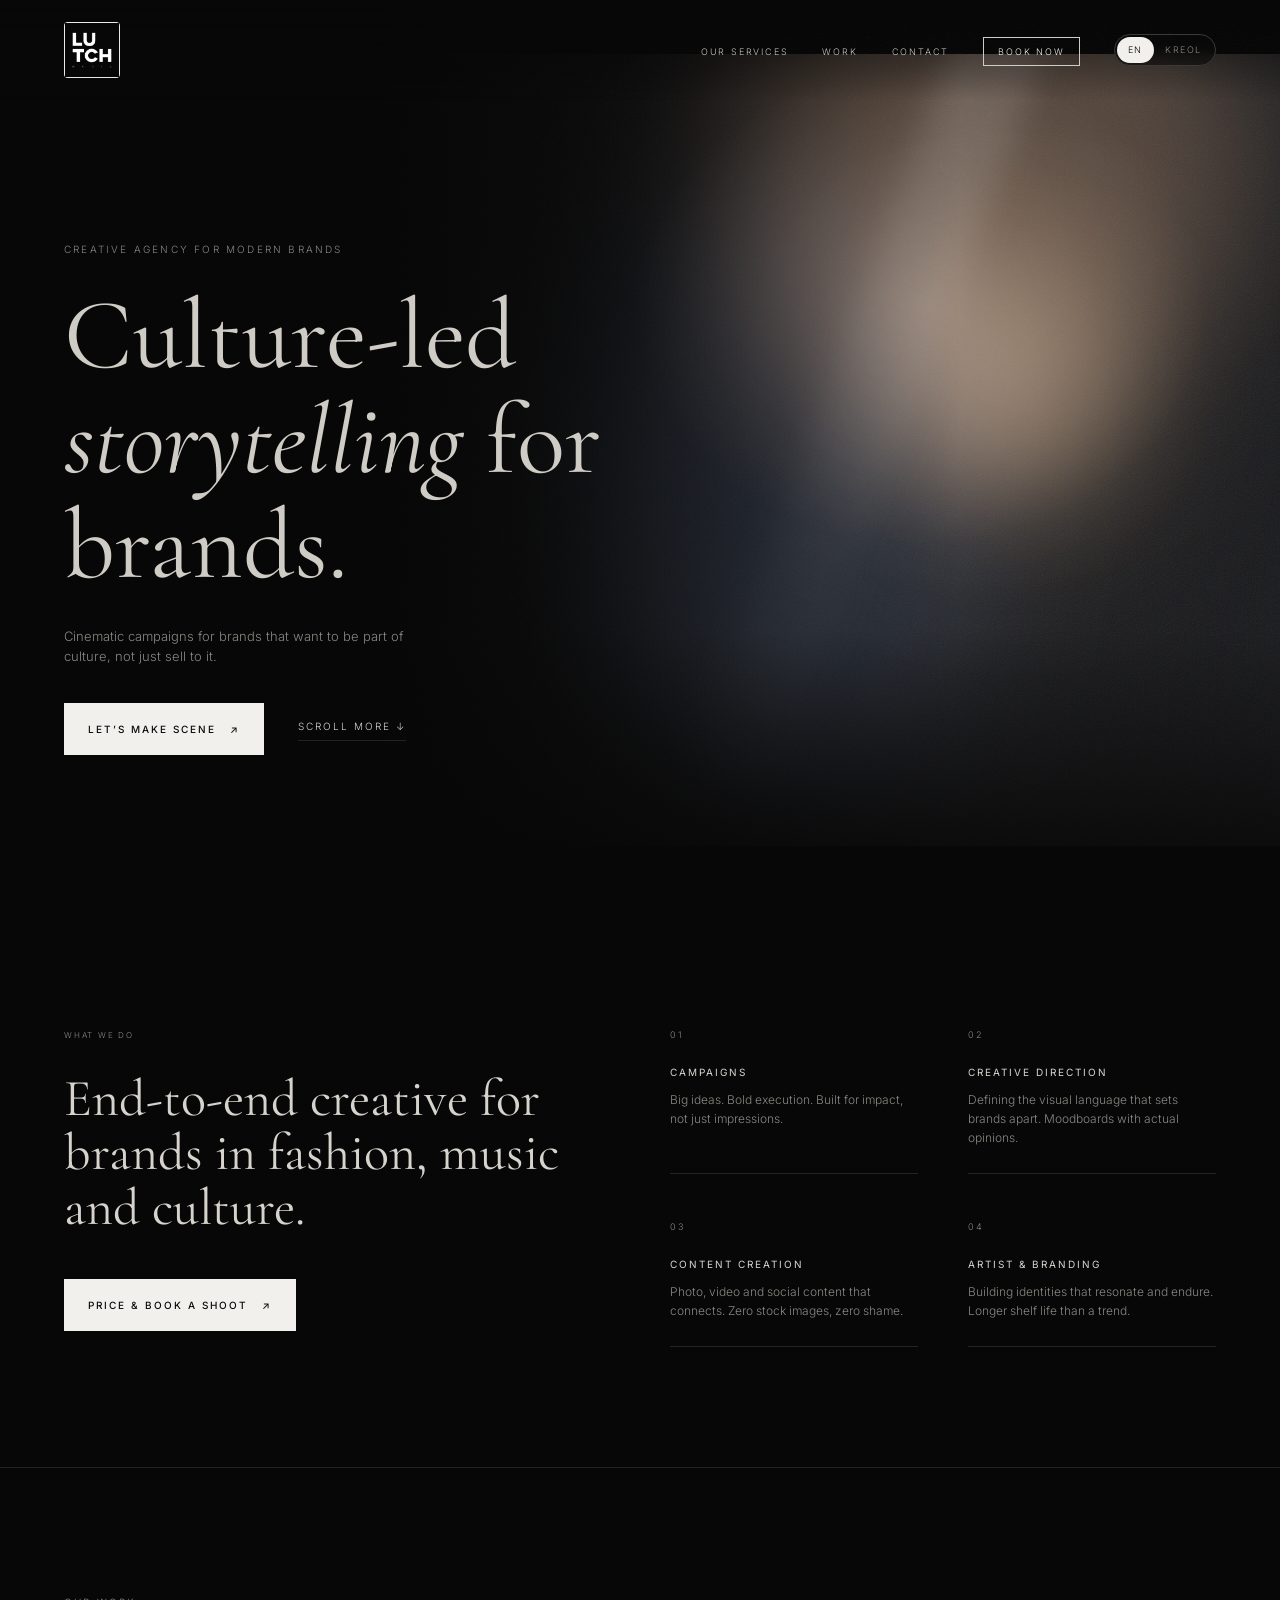
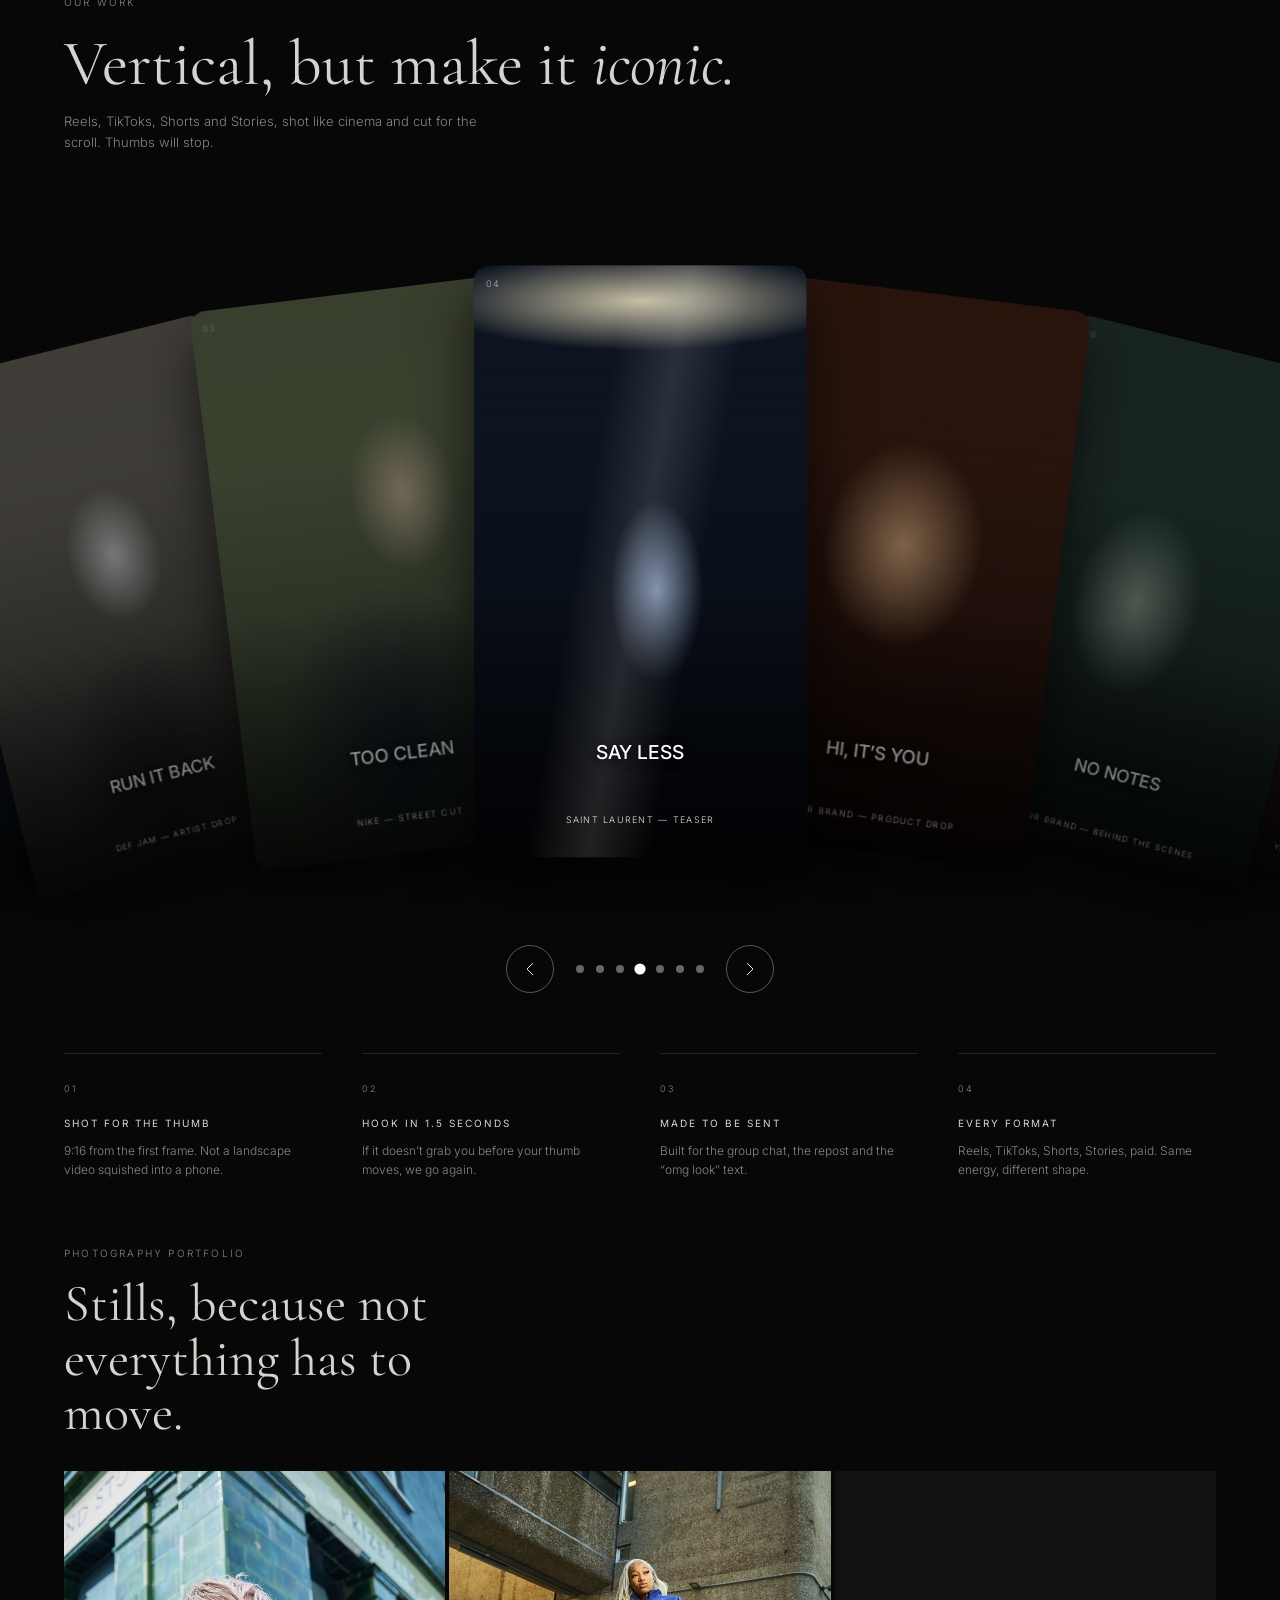
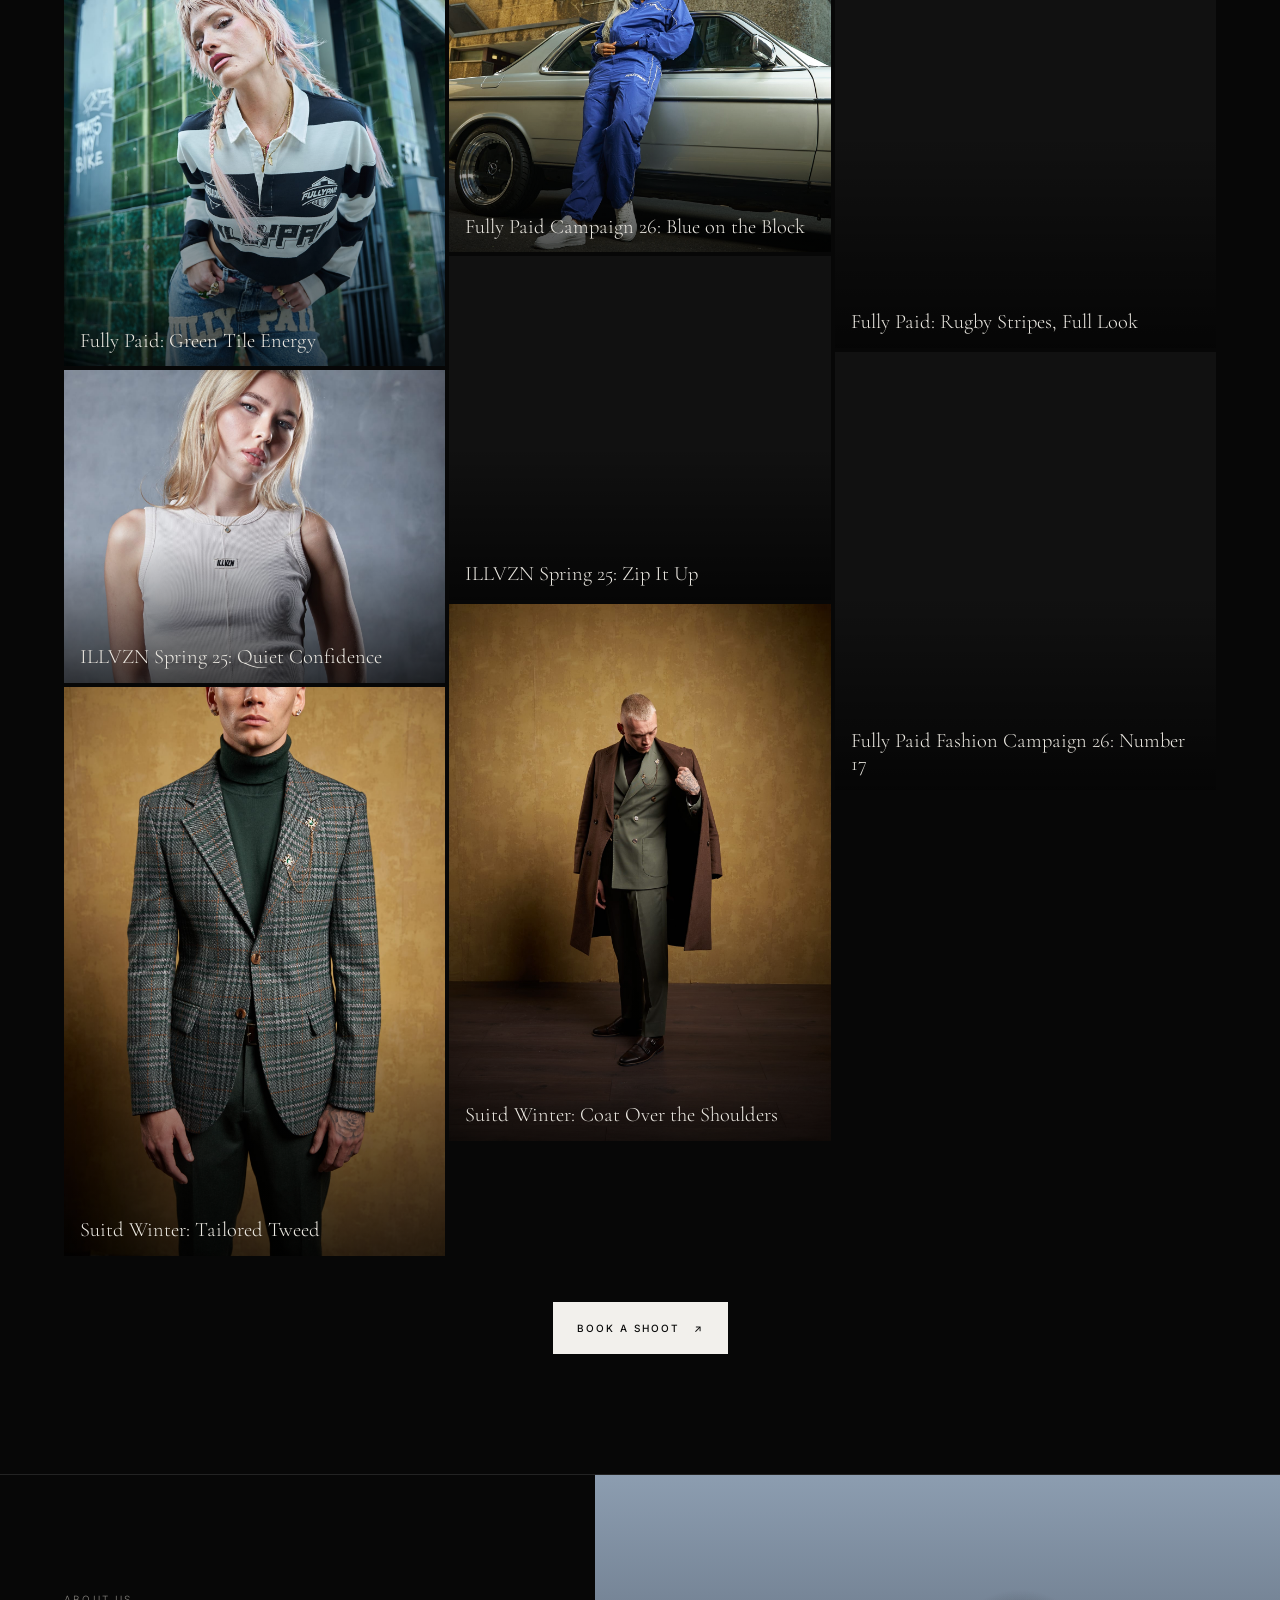
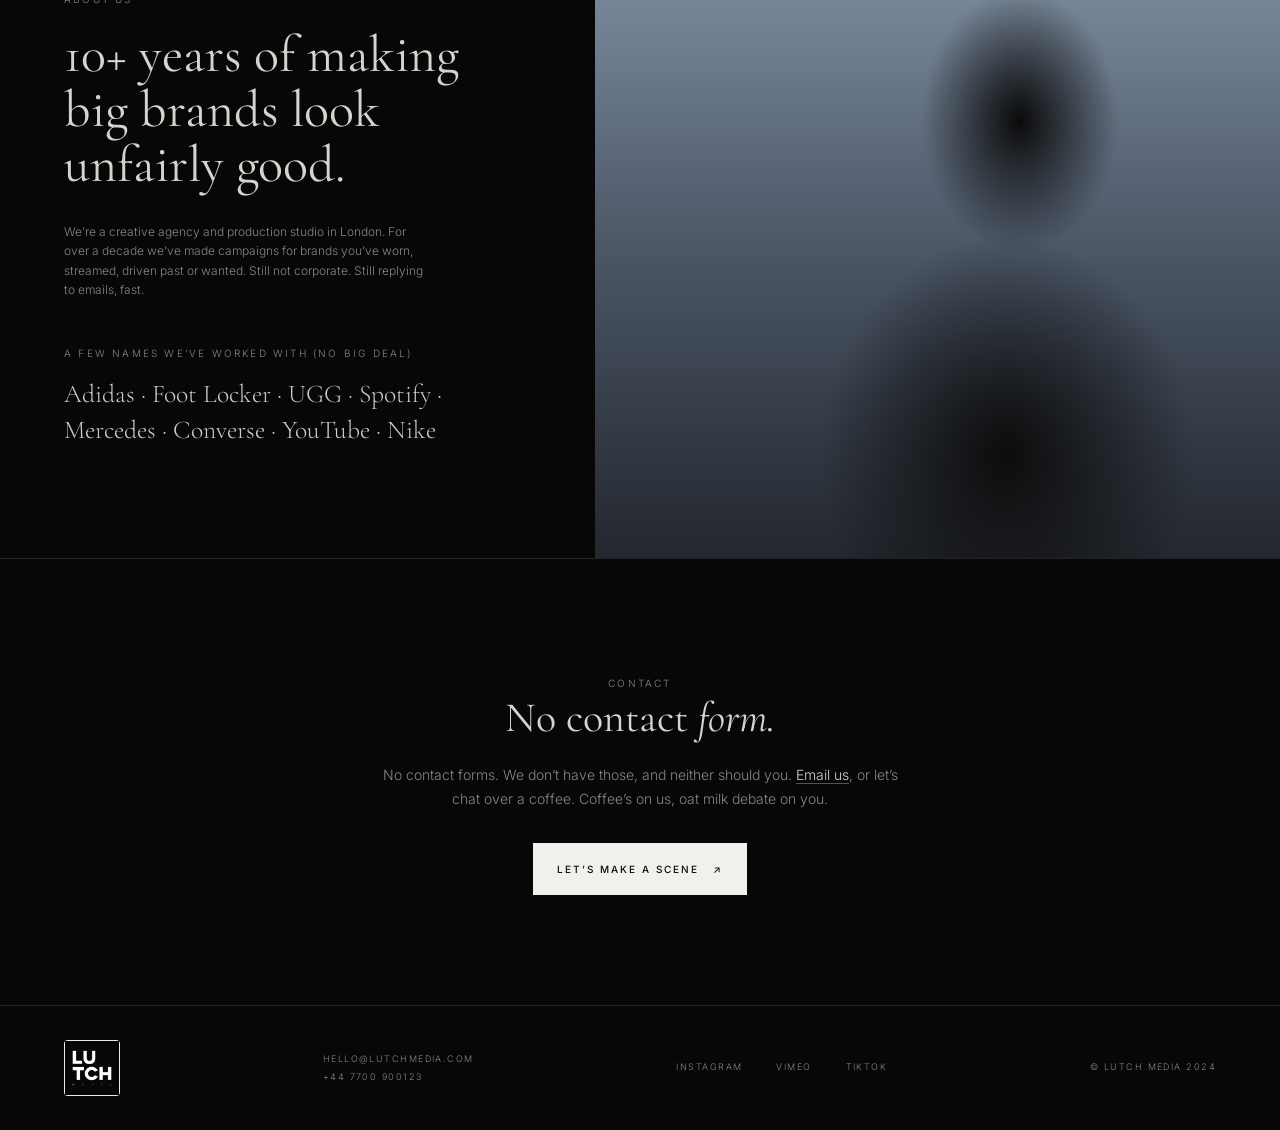
==== commit ea5d8539: "Add shared photo lightbox with swipe, Stripe checkout wiring and Worker Co-Authored-By: Claude Sonne" ====
--- a/index.html
+++ b/index.html
@@ -10,6 +10,7 @@
 <link rel="icon" type="image/png" href="assets/lutch_box_B.png">
 <link rel="stylesheet" href="styles/base.css">
 <link rel="stylesheet" href="styles/index.css">
+<link rel="stylesheet" href="styles/lightbox.css">
 </head>
 <body>
 
@@ -107,6 +108,7 @@
 </footer>
 
 <script src="scripts/photos.js"></script>
+<script src="scripts/lightbox.js"></script>
 <script src="scripts/index.js"></script>
 </body>
 </html>
